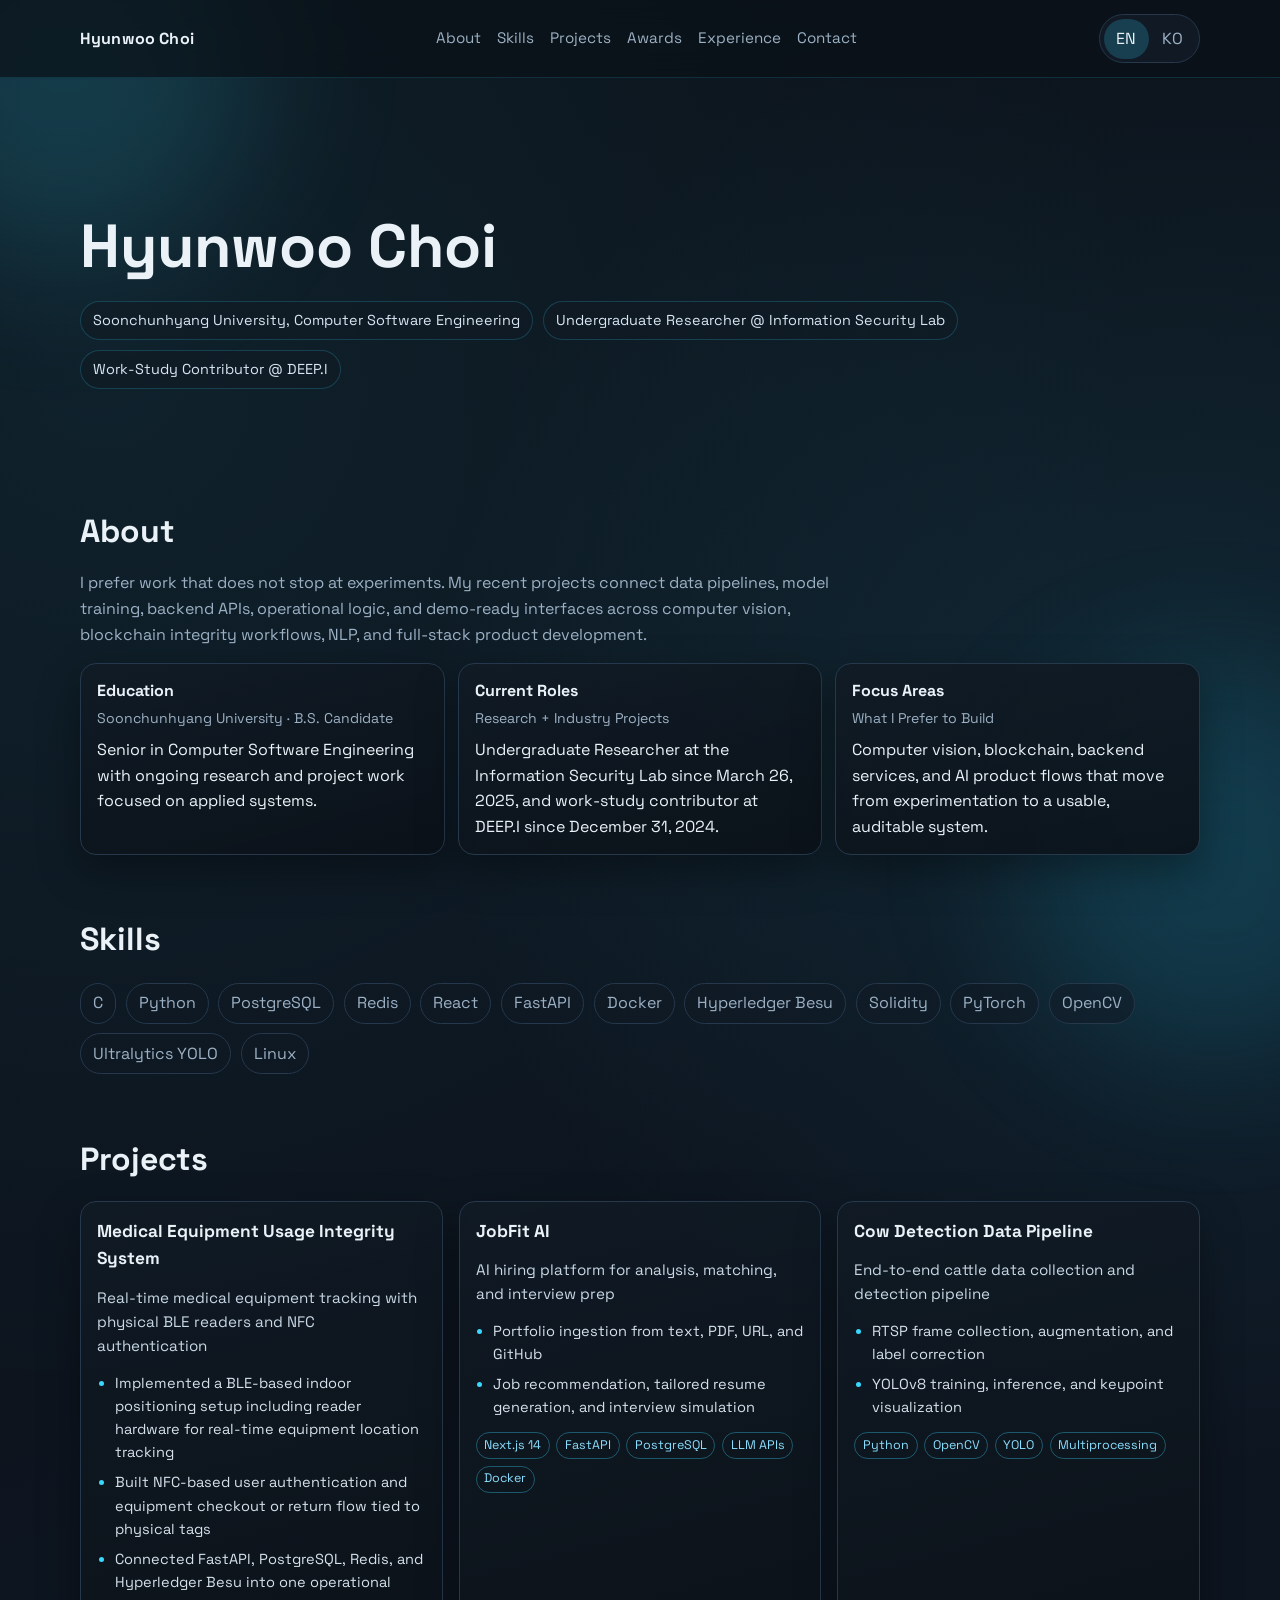
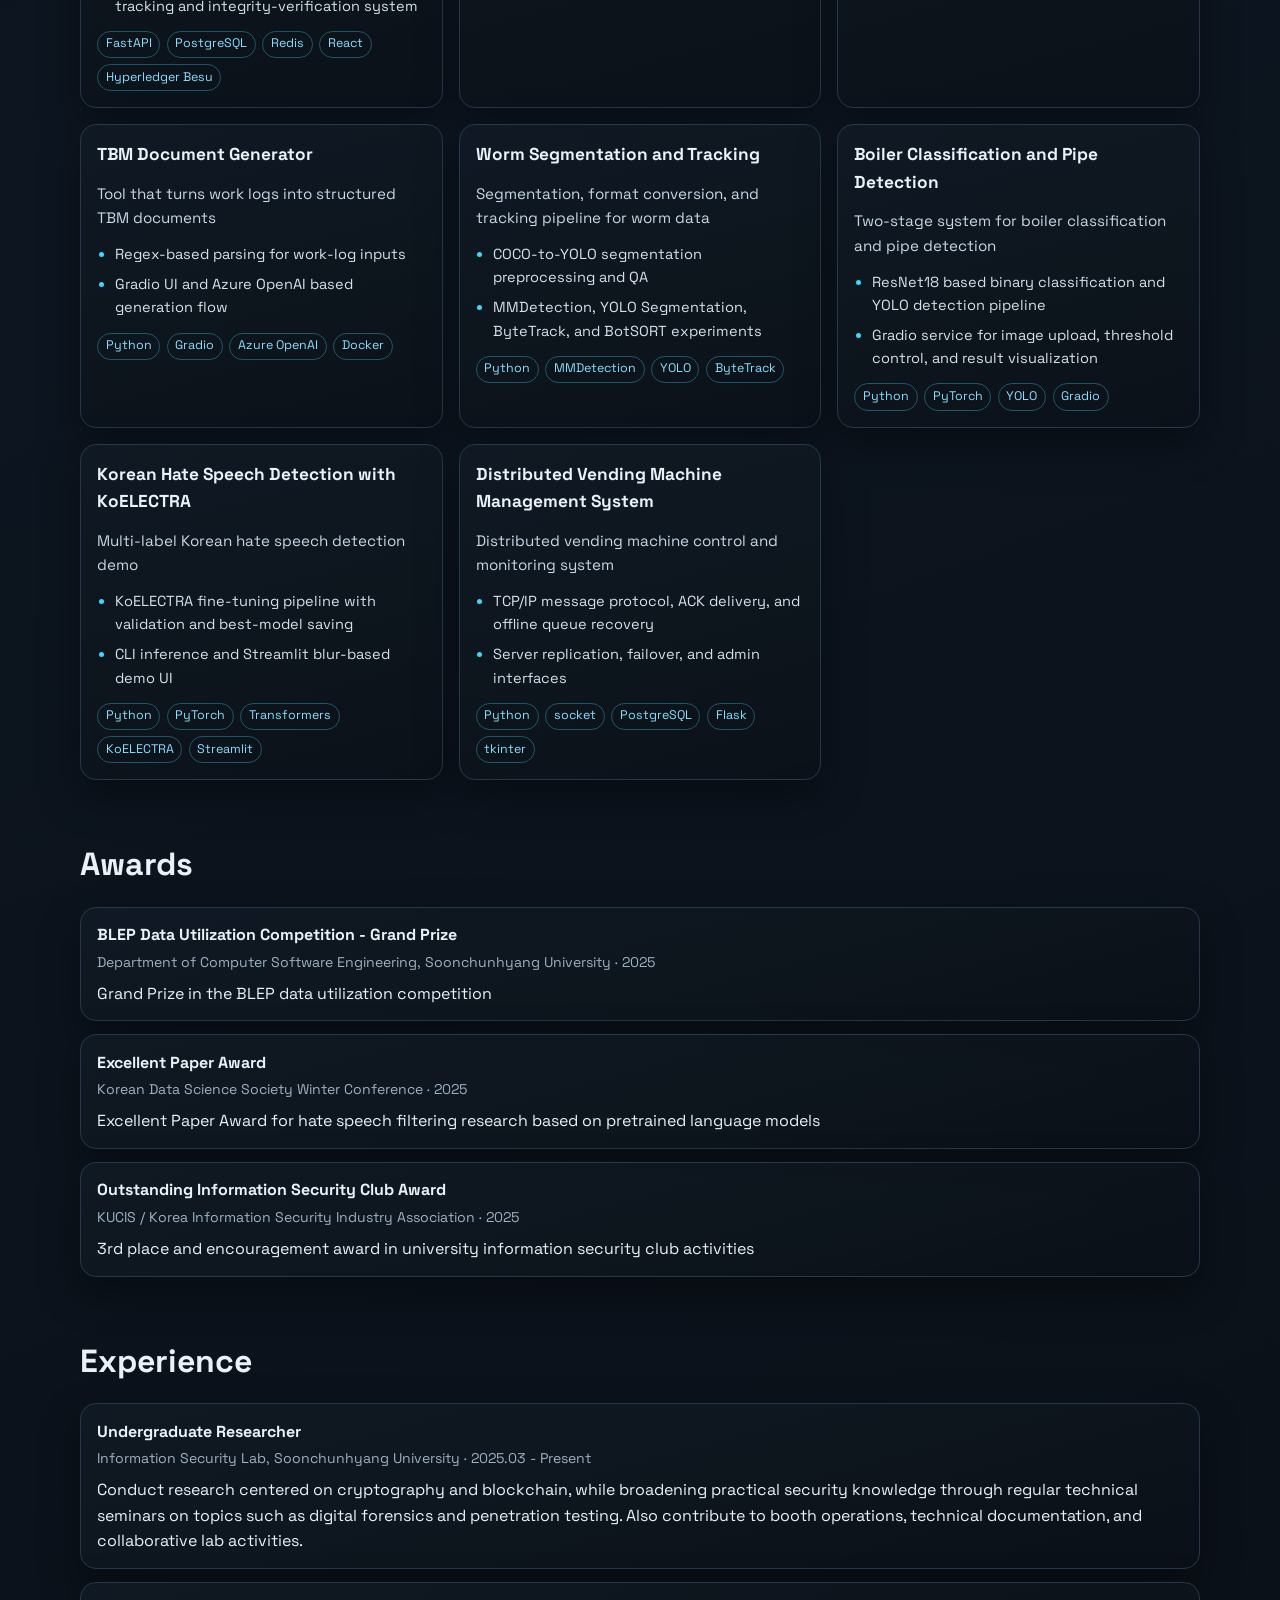
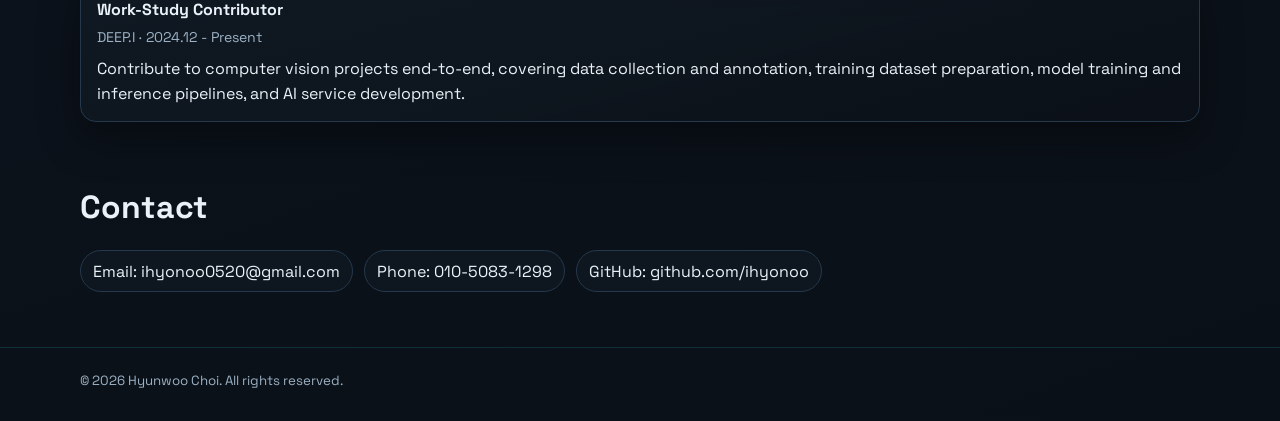
==== index.html @ d312ef99 "version 2" ====
<!doctype html>
<html lang="en">
  <head>
    <meta charset="UTF-8" />
    <meta name="viewport" content="width=device-width, initial-scale=1.0" />
    <meta
      name="description"
      content="Hyunwoo Choi portfolio - projects, experience, awards, and contact."
    />
    <title>Hyunwoo Choi | Portfolio</title>
    <link rel="preconnect" href="https://fonts.googleapis.com" />
    <link rel="preconnect" href="https://fonts.gstatic.com" crossorigin />
    <link
      href="https://fonts.googleapis.com/css2?family=Noto+Sans+KR:wght@400;500;700&family=Space+Grotesk:wght@400;500;700&display=swap"
      rel="stylesheet"
    />
    <link rel="stylesheet" href="assets/css/main.css" />
  </head>
  <body>
    <div class="bg-orb orb-one" aria-hidden="true"></div>
    <div class="bg-orb orb-two" aria-hidden="true"></div>
    <header class="site-header">
      <div class="container header-inner">
        <a class="brand" href="#home">Hyunwoo Choi</a>
        <nav class="site-nav" aria-label="Primary">
          <a href="#about" data-i18n="nav.about">About</a>
          <a href="#skills" data-i18n="nav.skills">Skills</a>
          <a href="#projects" data-i18n="nav.projects">Projects</a>
          <a href="#awards" data-i18n="nav.awards">Awards</a>
          <a href="#experience" data-i18n="nav.experience">Experience</a>
          <a href="#contact" data-i18n="nav.contact">Contact</a>
        </nav>
        <div class="lang-toggle" role="group" aria-label="Language toggle">
          <button class="lang-btn is-active" type="button" data-lang="en">EN</button>
          <button class="lang-btn" type="button" data-lang="ko">KO</button>
        </div>
      </div>
    </header>

    <main id="home">
      <section class="hero reveal">
        <div class="container">
          <h1 data-i18n="hero.name">Hyunwoo Choi</h1>
          <ul id="hero-points" class="hero-points"></ul>
        </div>
      </section>

      <section id="about" class="section reveal">
        <div class="container">
          <h2 data-i18n="section.about">About</h2>
          <p class="section-lead" data-i18n="about.body">
            I focus on shipping maintainable products with thoughtful UI and measurable outcomes.
          </p>
          <div id="about-grid" class="stack-list profile-grid"></div>
        </div>
      </section>

      <section id="skills" class="section reveal">
        <div class="container">
          <h2 data-i18n="section.skills">Skills</h2>
          <ul id="skills-list" class="chip-list"></ul>
        </div>
      </section>

      <section id="projects" class="section reveal">
        <div class="container">
          <h2 data-i18n="section.projects">Projects</h2>
          <div id="project-grid" class="project-grid"></div>
        </div>
      </section>

      <section id="awards" class="section reveal">
        <div class="container">
          <h2 data-i18n="section.awards">Awards</h2>
          <div id="awards-list" class="stack-list"></div>
        </div>
      </section>

      <section id="experience" class="section reveal">
        <div class="container">
          <h2 data-i18n="section.experience">Experience</h2>
          <div id="experience-list" class="stack-list"></div>
        </div>
      </section>

      <section id="contact" class="section reveal">
        <div class="container">
          <h2 data-i18n="section.contact">Contact</h2>
          <ul id="contact-list" class="contact-list"></ul>
        </div>
      </section>
    </main>

    <footer class="site-footer">
      <div class="container">
        <small data-i18n="footer.copy">© 2026 Hyunwoo Choi. All rights reserved.</small>
      </div>
    </footer>

    <script src="assets/js/i18n.js"></script>
    <script src="assets/js/main.js"></script>
  </body>
</html>
---- assets/css/main.css ----
:root {
  --bg: #0b1118;
  --bg-elev: #111b25;
  --text: #eaf2f8;
  --muted: #9cb1c4;
  --accent: #39d8ff;
  --accent-strong: #1ec6f0;
  --border: #25384c;
  --shadow: 0 16px 40px rgba(0, 0, 0, 0.35);
  --radius: 16px;
  --container: 1120px;
}

*,
*::before,
*::after {
  box-sizing: border-box;
}

html {
  scroll-behavior: smooth;
}

body {
  margin: 0;
  min-height: 100vh;
  font-family: "Space Grotesk", "Noto Sans KR", sans-serif;
  color: var(--text);
  background:
    radial-gradient(circle at 8% 10%, rgba(57, 216, 255, 0.08), transparent 30%),
    radial-gradient(circle at 92% 20%, rgba(57, 216, 255, 0.1), transparent 24%),
    linear-gradient(160deg, #0b1118 0%, #0d1520 45%, #0a1017 100%);
  line-height: 1.6;
}

.bg-orb {
  position: fixed;
  width: 24rem;
  height: 24rem;
  border-radius: 50%;
  filter: blur(72px);
  pointer-events: none;
  z-index: -1;
}

.orb-one {
  top: -8rem;
  left: -8rem;
  background: rgba(57, 216, 255, 0.16);
  animation: floatA 11s ease-in-out infinite;
}

.orb-two {
  bottom: -10rem;
  right: -8rem;
  background: rgba(30, 198, 240, 0.14);
  animation: floatB 13s ease-in-out infinite;
}

@keyframes floatA {
  0%,
  100% {
    transform: translate(0, 0);
  }
  50% {
    transform: translate(25px, 20px);
  }
}

@keyframes floatB {
  0%,
  100% {
    transform: translate(0, 0);
  }
  50% {
    transform: translate(-22px, -24px);
  }
}

a {
  color: inherit;
}

.container {
  width: min(calc(100% - 2.5rem), var(--container));
  margin: 0 auto;
}

.site-header {
  position: sticky;
  top: 0;
  z-index: 20;
  backdrop-filter: blur(12px);
  background: rgba(11, 17, 24, 0.72);
  border-bottom: 1px solid rgba(57, 216, 255, 0.15);
}

.header-inner {
  display: flex;
  align-items: center;
  justify-content: space-between;
  gap: 1rem;
  padding: 0.9rem 0;
}

.brand {
  font-weight: 700;
  text-decoration: none;
  letter-spacing: 0.01em;
}

.site-nav {
  display: flex;
  flex-wrap: wrap;
  gap: 1rem;
}

.site-nav a {
  text-decoration: none;
  color: var(--muted);
  font-size: 0.95rem;
  transition: color 0.2s ease;
}

.site-nav a:hover,
.site-nav a:focus-visible {
  color: var(--accent);
}

.lang-toggle {
  display: inline-flex;
  background: rgba(17, 27, 37, 0.96);
  border: 1px solid var(--border);
  border-radius: 999px;
  padding: 0.2rem;
}

.lang-btn {
  border: 0;
  background: transparent;
  color: var(--muted);
  padding: 0.45rem 0.8rem;
  border-radius: 999px;
  font: inherit;
  cursor: pointer;
}

.lang-btn.is-active {
  background: rgba(57, 216, 255, 0.2);
  color: var(--text);
}

.hero {
  padding: 8rem 0 5rem;
}

.hero-kicker {
  color: var(--accent);
  text-transform: uppercase;
  font-size: 0.84rem;
  letter-spacing: 0.14em;
  font-weight: 700;
  margin: 0;
}

h1 {
  margin: 0.5rem 0 0;
  font-size: clamp(2rem, 5vw, 3.8rem);
  line-height: 1.08;
}

.hero-subtitle {
  margin: 1.25rem 0 0;
  color: var(--muted);
  font-size: clamp(1rem, 1.4vw, 1.25rem);
  max-width: 62ch;
}

.hero-points {
  list-style: none;
  padding: 0;
  margin: 1.35rem 0 0;
  display: flex;
  flex-wrap: wrap;
  gap: 0.65rem;
}

.hero-points li {
  padding: 0.42rem 0.75rem;
  border: 1px solid rgba(57, 216, 255, 0.2);
  border-radius: 999px;
  background: rgba(17, 27, 37, 0.62);
  color: #d8e7f3;
  font-size: 0.9rem;
}

.hero-actions {
  display: flex;
  gap: 0.85rem;
  margin-top: 2rem;
  flex-wrap: wrap;
}

.btn {
  text-decoration: none;
  border-radius: 999px;
  padding: 0.65rem 1rem;
  font-weight: 600;
  border: 1px solid transparent;
}

.btn-primary {
  background: linear-gradient(135deg, var(--accent) 0%, var(--accent-strong) 100%);
  color: #03131a;
}

.btn-secondary {
  border-color: var(--border);
  color: var(--text);
  background: rgba(17, 27, 37, 0.65);
}

.section {
  padding: 2.3rem 0 1.4rem;
}

h2 {
  margin: 0;
  font-size: clamp(1.4rem, 2.7vw, 2rem);
}

.section-lead {
  color: var(--muted);
  max-width: 75ch;
  margin: 0.85rem 0 0;
}

.chip-list,
.contact-list {
  list-style: none;
  padding: 0;
  margin: 1.1rem 0 0;
}

.chip-list {
  display: flex;
  flex-wrap: wrap;
  gap: 0.6rem;
}

.chip-list li {
  padding: 0.42rem 0.75rem;
  border: 1px solid var(--border);
  border-radius: 999px;
  color: var(--muted);
  background: rgba(17, 27, 37, 0.55);
}

.project-grid {
  margin-top: 1rem;
  display: grid;
  grid-template-columns: repeat(3, minmax(0, 1fr));
  gap: 1rem;
}

.project-card,
.stack-item {
  border: 1px solid var(--border);
  border-radius: var(--radius);
  background: linear-gradient(165deg, rgba(17, 27, 37, 0.86) 0%, rgba(11, 17, 24, 0.9) 100%);
  box-shadow: var(--shadow);
}

.project-card {
  padding: 1rem;
  display: flex;
  flex-direction: column;
  gap: 0.8rem;
}

.project-title {
  margin: 0;
  font-size: 1.08rem;
}

.project-summary {
  margin: 0;
  color: #c8d8e6;
  font-size: 0.95rem;
}

.project-highlights {
  margin: 0;
  padding-left: 1.1rem;
  color: #d5e2ec;
  display: grid;
  gap: 0.42rem;
  font-size: 0.91rem;
}

.project-highlights li::marker {
  color: var(--accent);
}

.tag-row {
  display: flex;
  flex-wrap: wrap;
  gap: 0.4rem;
}

.tag {
  font-size: 0.78rem;
  color: #8adfff;
  border: 1px solid rgba(57, 216, 255, 0.35);
  border-radius: 999px;
  padding: 0.16rem 0.48rem;
}

.project-links {
  display: flex;
  gap: 0.5rem;
  margin-top: auto;
}

.project-link {
  text-decoration: none;
  font-size: 0.85rem;
  color: var(--text);
  border: 1px solid var(--border);
  border-radius: 999px;
  padding: 0.35rem 0.62rem;
}

.stack-list {
  display: grid;
  gap: 0.8rem;
  margin-top: 1rem;
}

.profile-grid {
  grid-template-columns: repeat(3, minmax(0, 1fr));
}

.stack-item {
  padding: 0.9rem 1rem;
}

.stack-item-title {
  margin: 0;
  font-size: 1rem;
}

.stack-item-meta {
  margin: 0.2rem 0 0;
  color: var(--muted);
  font-size: 0.88rem;
}

.stack-item-body {
  margin: 0.45rem 0 0;
}

.contact-list {
  display: flex;
  flex-wrap: wrap;
  gap: 0.7rem;
}

.contact-list a {
  display: inline-block;
  text-decoration: none;
  border: 1px solid var(--border);
  border-radius: 999px;
  padding: 0.45rem 0.75rem;
  color: var(--text);
  background: rgba(17, 27, 37, 0.65);
}

.site-footer {
  margin-top: 2rem;
  border-top: 1px solid rgba(57, 216, 255, 0.15);
  padding: 1.2rem 0 1.8rem;
  color: var(--muted);
}

.reveal {
  opacity: 0;
  transform: translateY(14px);
  transition: opacity 0.5s ease, transform 0.5s ease;
}

.reveal.is-visible {
  opacity: 1;
  transform: translateY(0);
}

@media (max-width: 960px) {
  .project-grid {
    grid-template-columns: repeat(2, minmax(0, 1fr));
  }

  .profile-grid {
    grid-template-columns: repeat(2, minmax(0, 1fr));
  }

  .header-inner {
    align-items: flex-start;
    flex-direction: column;
  }
}

@media (max-width: 700px) {
  .container {
    width: min(calc(100% - 1.4rem), var(--container));
  }

  .project-grid {
    grid-template-columns: 1fr;
  }

  .profile-grid {
    grid-template-columns: 1fr;
  }

  .hero {
    padding-top: 6rem;
  }
}
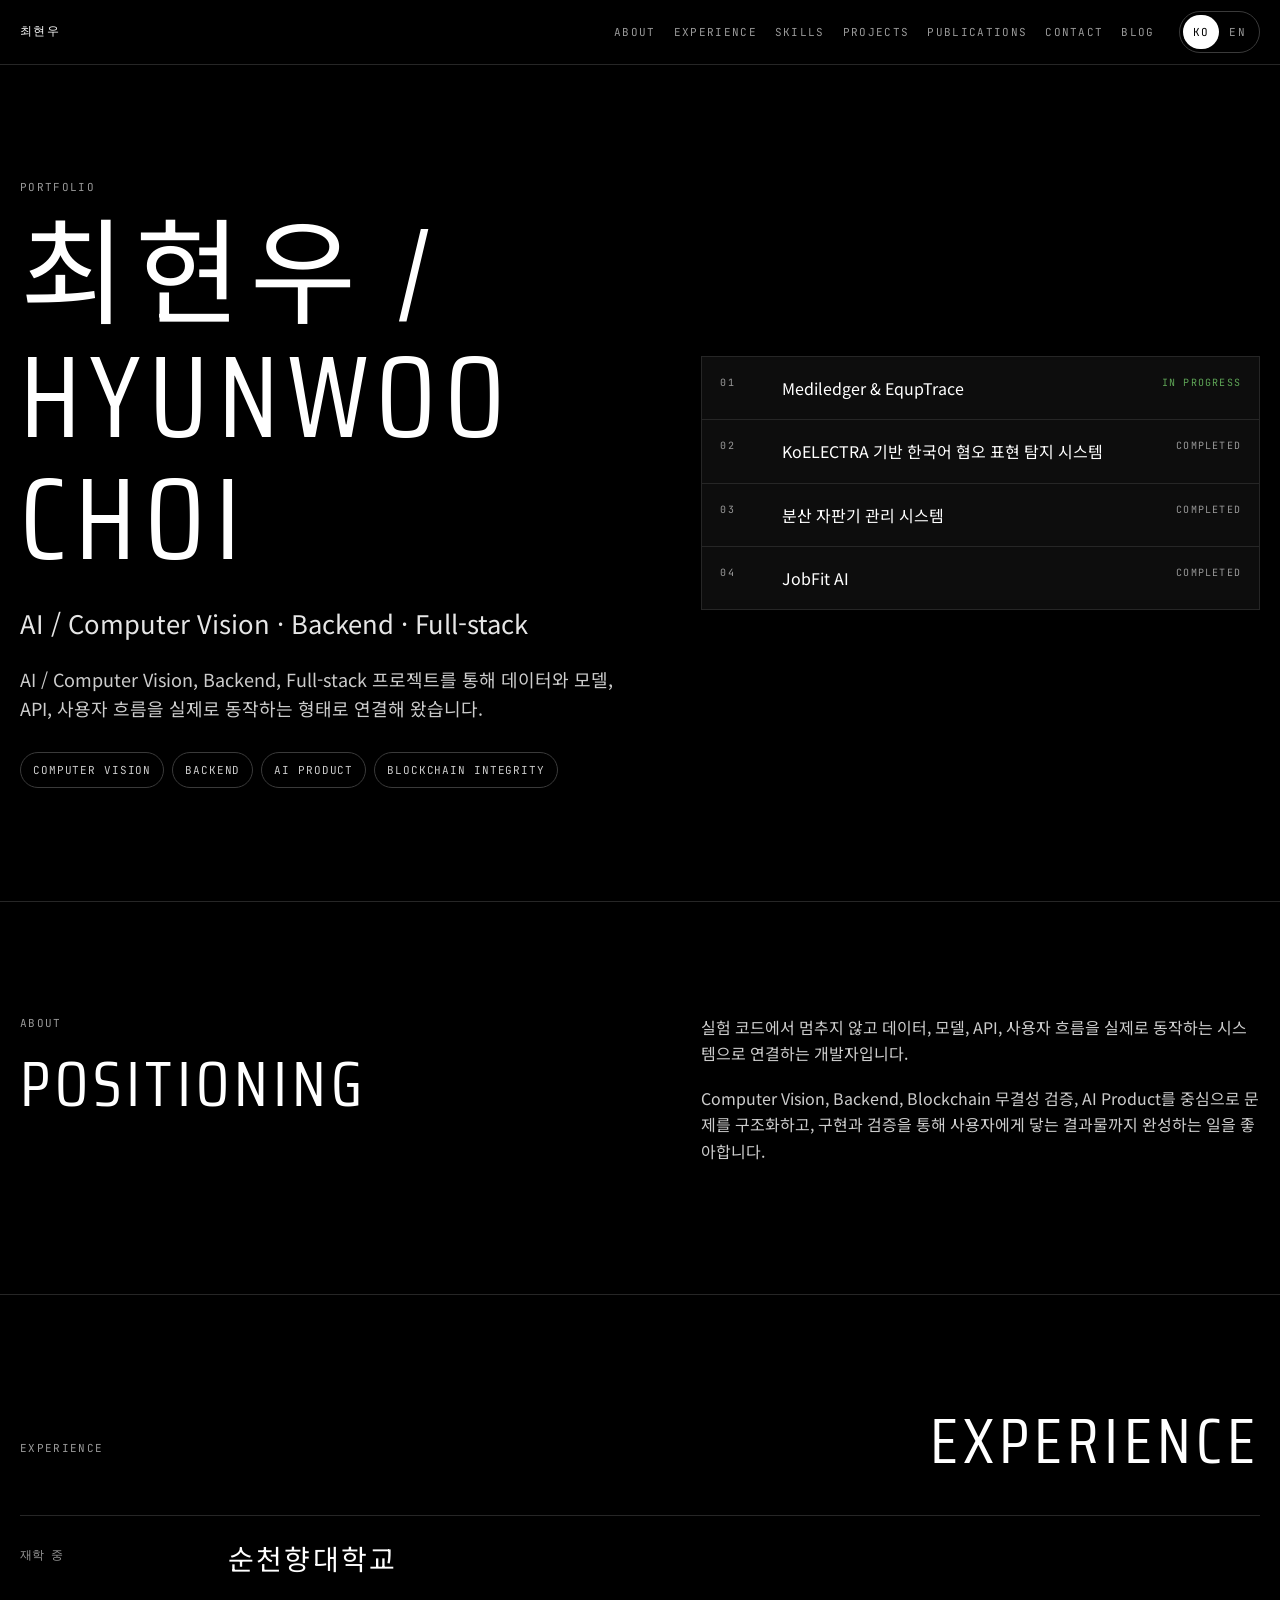
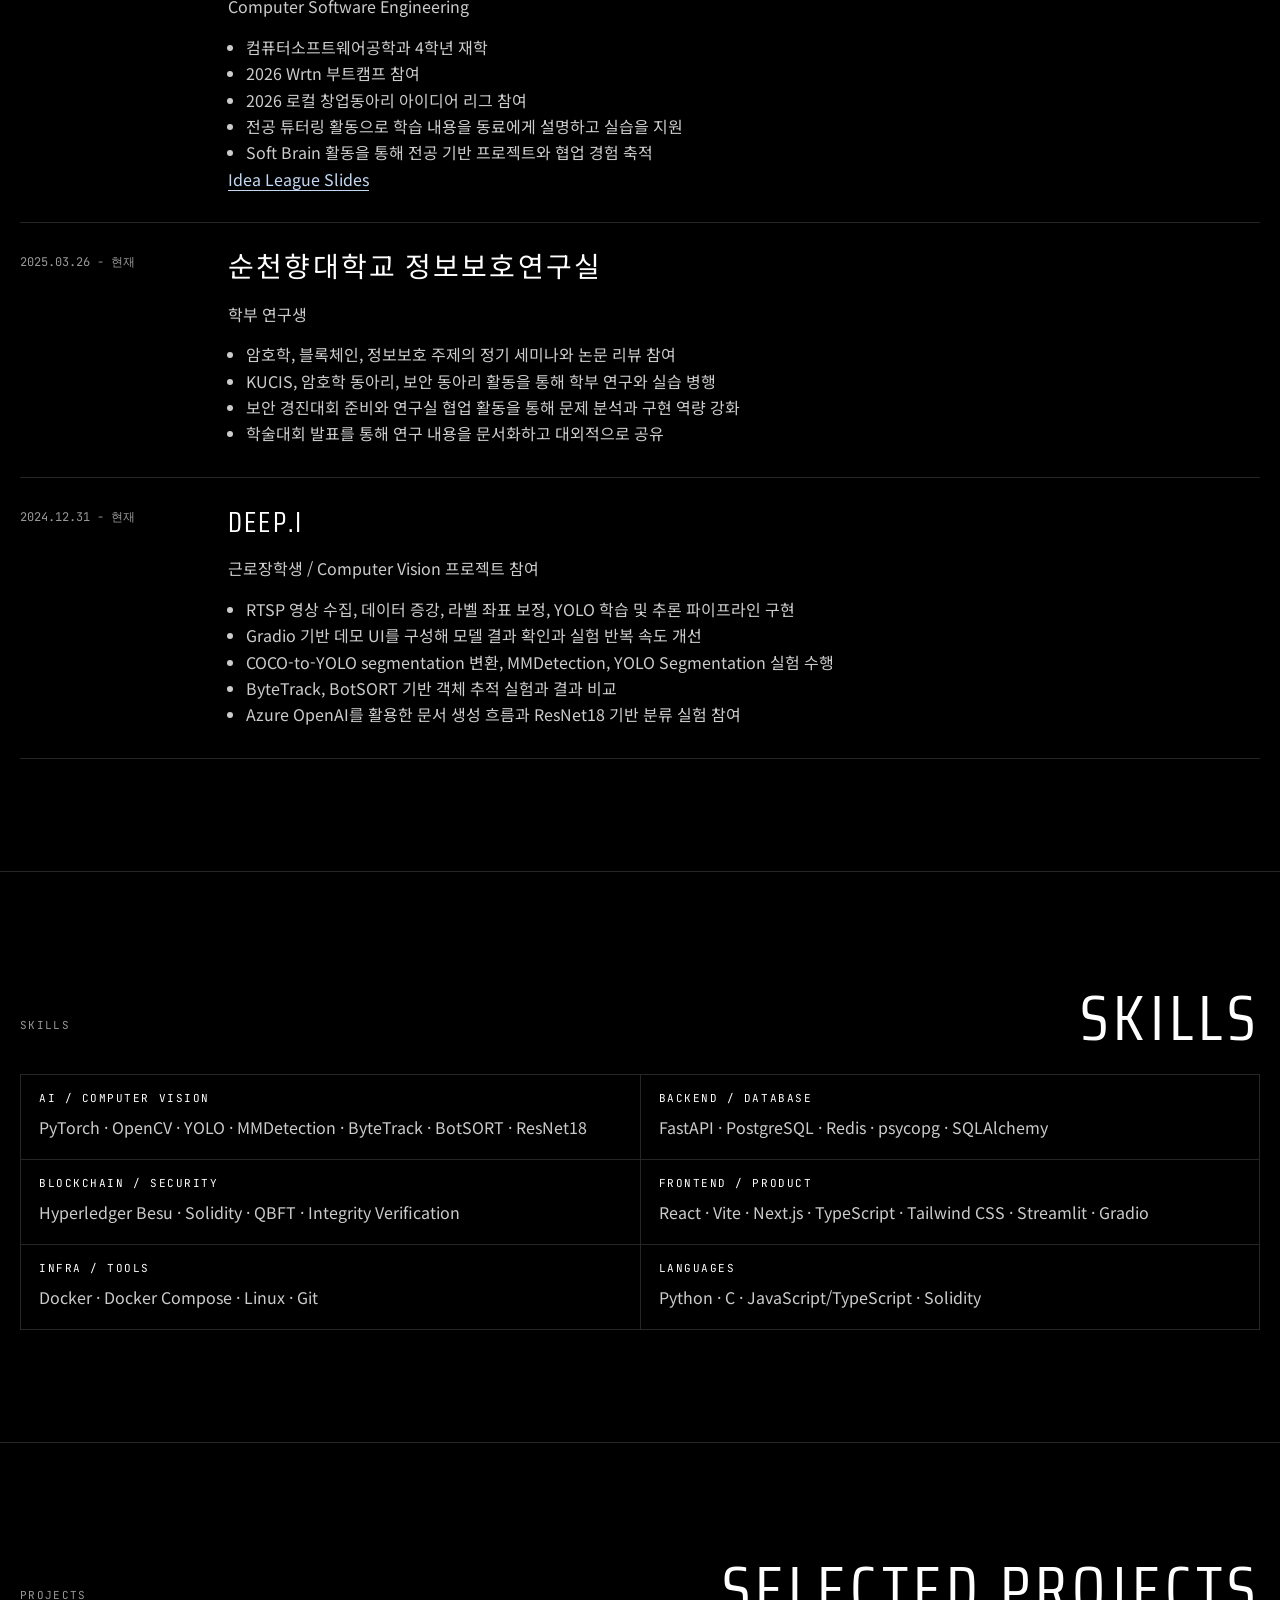
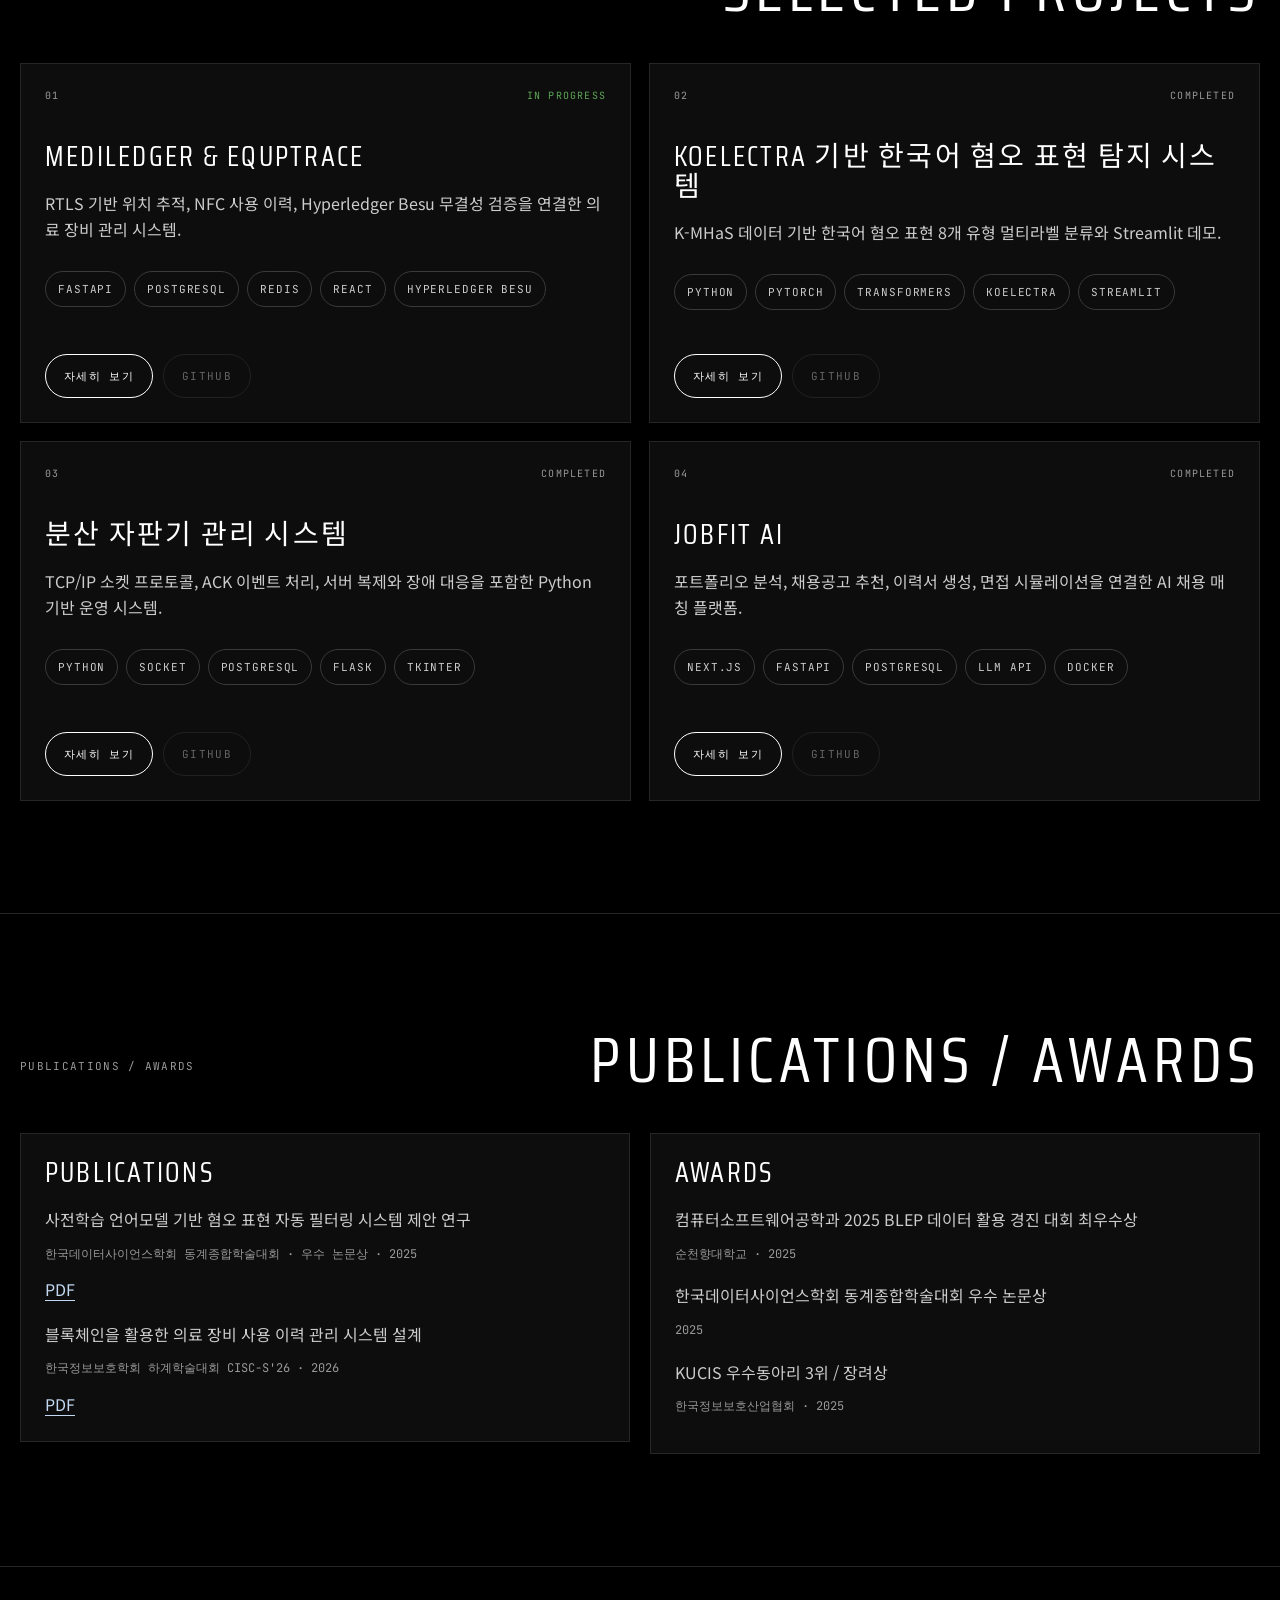
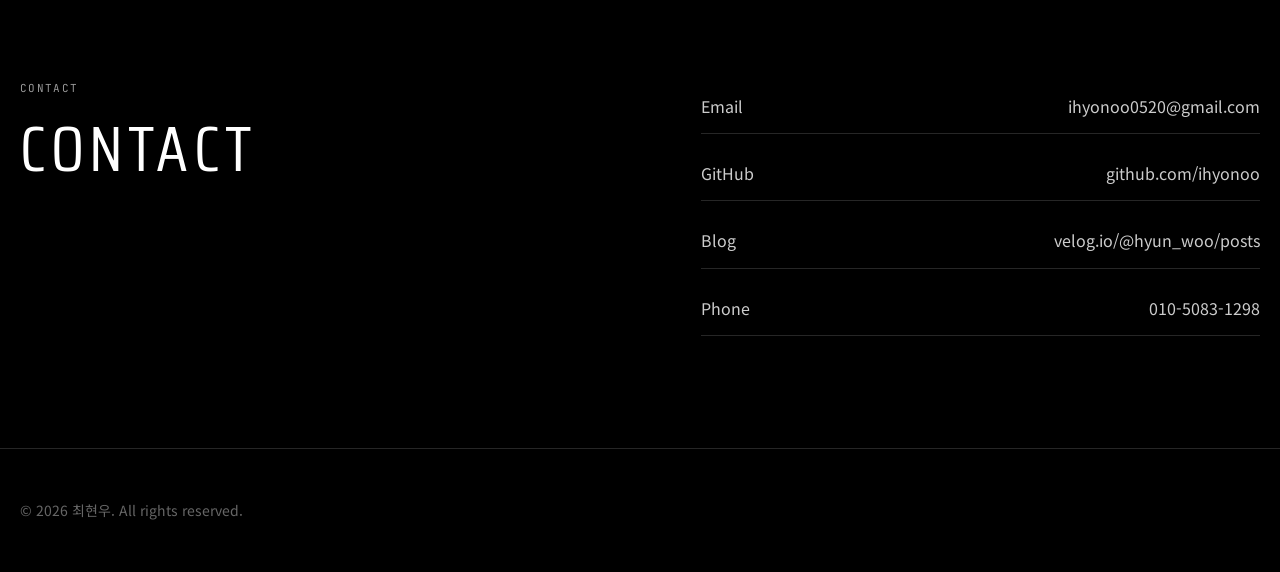
==== commit ca278c86: "feat: build static portfolio site" ====
--- a/index.html
+++ b/index.html
@@ -1,100 +1,127 @@
 <!doctype html>
-<html lang="en">
+<html lang="ko">
   <head>
     <meta charset="UTF-8" />
     <meta name="viewport" content="width=device-width, initial-scale=1.0" />
     <meta
       name="description"
-      content="Hyunwoo Choi portfolio - projects, experience, awards, and contact."
+      content="최현우 포트폴리오 - AI, Computer Vision, Backend, Full-stack, Blockchain 프로젝트와 경력"
     />
-    <title>Hyunwoo Choi | Portfolio</title>
+    <title>최현우 | Portfolio</title>
     <link rel="preconnect" href="https://fonts.googleapis.com" />
     <link rel="preconnect" href="https://fonts.gstatic.com" crossorigin />
     <link
-      href="https://fonts.googleapis.com/css2?family=Noto+Sans+KR:wght@400;500;700&family=Space+Grotesk:wght@400;500;700&display=swap"
+      href="https://fonts.googleapis.com/css2?family=JetBrains+Mono:wght@400&family=Noto+Sans+KR:wght@400;500&family=Saira+Condensed:wght@400&display=swap"
       rel="stylesheet"
     />
     <link rel="stylesheet" href="assets/css/main.css" />
   </head>
-  <body>
-    <div class="bg-orb orb-one" aria-hidden="true"></div>
-    <div class="bg-orb orb-two" aria-hidden="true"></div>
-    <header class="site-header">
-      <div class="container header-inner">
-        <a class="brand" href="#home">Hyunwoo Choi</a>
-        <nav class="site-nav" aria-label="Primary">
+  <body data-page="home">
+    <header class="site-header" data-site-header>
+      <a class="skip-link" href="#main">본문으로 이동</a>
+      <div class="nav-shell">
+        <a class="wordmark" href="#hero" data-i18n="site.wordmark">최현우</a>
+        <button class="menu-toggle" type="button" data-menu-toggle aria-expanded="false" aria-controls="site-nav">
+          MENU
+        </button>
+        <nav class="site-nav" id="site-nav" data-site-nav aria-label="Primary">
           <a href="#about" data-i18n="nav.about">About</a>
+          <a href="#experience" data-i18n="nav.experience">Experience</a>
           <a href="#skills" data-i18n="nav.skills">Skills</a>
           <a href="#projects" data-i18n="nav.projects">Projects</a>
-          <a href="#awards" data-i18n="nav.awards">Awards</a>
-          <a href="#experience" data-i18n="nav.experience">Experience</a>
+          <a href="#publications" data-i18n="nav.publications">Publications</a>
           <a href="#contact" data-i18n="nav.contact">Contact</a>
+          <a href="https://velog.io/@hyun_woo/posts" target="_blank" rel="noreferrer">Blog</a>
         </nav>
-        <div class="lang-toggle" role="group" aria-label="Language toggle">
-          <button class="lang-btn is-active" type="button" data-lang="en">EN</button>
-          <button class="lang-btn" type="button" data-lang="ko">KO</button>
+        <div class="language-switch" role="group" aria-label="Language">
+          <button class="lang-button is-active" type="button" data-lang="ko" aria-pressed="true">KO</button>
+          <button class="lang-button" type="button" data-lang="en" aria-pressed="false">EN</button>
         </div>
       </div>
     </header>
 
-    <main id="home">
-      <section class="hero reveal">
-        <div class="container">
-          <h1 data-i18n="hero.name">Hyunwoo Choi</h1>
-          <ul id="hero-points" class="hero-points"></ul>
+    <main id="main">
+      <section class="hero section-panel reveal" id="hero">
+        <div class="section-inner hero-grid">
+          <div>
+            <p class="eyebrow" data-i18n="hero.eyebrow">PORTFOLIO</p>
+            <h1 data-i18n="hero.title">최현우 / Hyunwoo Choi</h1>
+            <p class="hero-role" data-i18n="hero.role">AI / Computer Vision · Backend · Full-stack</p>
+            <p class="hero-copy" data-i18n="hero.copy">
+              AI / Computer Vision, Backend, Full-stack 프로젝트를 통해 데이터와 모델, API, 사용자 흐름을 실제로 동작하는 형태로 연결해 왔습니다.
+            </p>
+            <ul class="keyword-row" data-render="heroKeywords"></ul>
+          </div>
+          <nav class="project-index" data-render="heroProjects" aria-label="Featured projects"></nav>
         </div>
       </section>
 
-      <section id="about" class="section reveal">
-        <div class="container">
-          <h2 data-i18n="section.about">About</h2>
-          <p class="section-lead" data-i18n="about.body">
-            I focus on shipping maintainable products with thoughtful UI and measurable outcomes.
-          </p>
-          <div id="about-grid" class="stack-list profile-grid"></div>
+      <section class="section-panel reveal" id="about">
+        <div class="section-inner two-column">
+          <div>
+            <p class="eyebrow" data-i18n="sections.aboutEyebrow">ABOUT</p>
+            <h2 data-i18n="sections.aboutTitle">Positioning</h2>
+          </div>
+          <div class="prose" data-i18n-html="about.body"></div>
         </div>
       </section>
 
-      <section id="skills" class="section reveal">
-        <div class="container">
-          <h2 data-i18n="section.skills">Skills</h2>
-          <ul id="skills-list" class="chip-list"></ul>
+      <section class="section-panel reveal" id="experience">
+        <div class="section-inner">
+          <div class="section-heading">
+            <p class="eyebrow" data-i18n="sections.experienceEyebrow">EXPERIENCE</p>
+            <h2 data-i18n="sections.experienceTitle">Experience</h2>
+          </div>
+          <div class="timeline" data-render="experience"></div>
         </div>
       </section>
 
-      <section id="projects" class="section reveal">
-        <div class="container">
-          <h2 data-i18n="section.projects">Projects</h2>
-          <div id="project-grid" class="project-grid"></div>
+      <section class="section-panel reveal" id="skills">
+        <div class="section-inner">
+          <div class="section-heading compact-heading">
+            <p class="eyebrow" data-i18n="sections.skillsEyebrow">SKILLS</p>
+            <h2 data-i18n="sections.skillsTitle">Skills</h2>
+          </div>
+          <div class="skills-compact" data-render="skills"></div>
         </div>
       </section>
 
-      <section id="awards" class="section reveal">
-        <div class="container">
-          <h2 data-i18n="section.awards">Awards</h2>
-          <div id="awards-list" class="stack-list"></div>
+      <section class="section-panel reveal" id="projects">
+        <div class="section-inner">
+          <div class="section-heading">
+            <p class="eyebrow" data-i18n="sections.projectsEyebrow">PROJECTS</p>
+            <h2 data-i18n="sections.projectsTitle">Selected Projects</h2>
+          </div>
+          <div class="project-grid" data-render="projects"></div>
         </div>
       </section>
 
-      <section id="experience" class="section reveal">
-        <div class="container">
-          <h2 data-i18n="section.experience">Experience</h2>
-          <div id="experience-list" class="stack-list"></div>
+      <section class="section-panel reveal" id="publications">
+        <div class="section-inner">
+          <div class="section-heading">
+            <p class="eyebrow" data-i18n="sections.publicationsEyebrow">PUBLICATIONS / AWARDS</p>
+            <h2 data-i18n="sections.publicationsTitle">Publications / Awards</h2>
+          </div>
+          <div class="split-lists">
+            <div data-render="publications"></div>
+            <div data-render="awards"></div>
+          </div>
         </div>
       </section>
 
-      <section id="contact" class="section reveal">
-        <div class="container">
-          <h2 data-i18n="section.contact">Contact</h2>
-          <ul id="contact-list" class="contact-list"></ul>
+      <section class="section-panel reveal" id="contact">
+        <div class="section-inner contact-layout">
+          <div>
+            <p class="eyebrow" data-i18n="sections.contactEyebrow">CONTACT</p>
+            <h2 data-i18n="sections.contactTitle">Contact</h2>
+          </div>
+          <div class="contact-list" data-render="contact"></div>
         </div>
       </section>
     </main>
 
     <footer class="site-footer">
-      <div class="container">
-        <small data-i18n="footer.copy">© 2026 Hyunwoo Choi. All rights reserved.</small>
-      </div>
+      <p data-i18n="site.footer">© 2026 최현우. All rights reserved.</p>
     </footer>
 
     <script src="assets/js/i18n.js"></script>
--- a/assets/css/main.css
+++ b/assets/css/main.css
@@ -1,14 +1,23 @@
 :root {
-  --bg: #0b1118;
-  --bg-elev: #111b25;
-  --text: #eaf2f8;
-  --muted: #9cb1c4;
-  --accent: #39d8ff;
-  --accent-strong: #1ec6f0;
-  --border: #25384c;
-  --shadow: 0 16px 40px rgba(0, 0, 0, 0.35);
-  --radius: 16px;
-  --container: 1120px;
+  --canvas: #000000;
+  --surface: #0d0d0d;
+  --surface-strong: #141414;
+  --hairline: #262626;
+  --hairline-strong: #3a3a3a;
+  --text: #ffffff;
+  --body: #cccccc;
+  --body-strong: #e6e6e6;
+  --muted: #999999;
+  --muted-soft: #666666;
+  --link: #c3d9f3;
+  --success: #5fa657;
+  --warning: #d4a017;
+  --max: 1240px;
+  --section: 112px;
+  --gutter: 24px;
+  --font-display: "Saira Condensed", "Noto Sans KR", sans-serif;
+  --font-body: "Noto Sans KR", -apple-system, BlinkMacSystemFont, "Segoe UI", sans-serif;
+  --font-mono: "JetBrains Mono", ui-monospace, SFMono-Regular, Menlo, monospace;
 }
 
 *,
@@ -24,369 +33,490 @@
 body {
   margin: 0;
   min-height: 100vh;
-  font-family: "Space Grotesk", "Noto Sans KR", sans-serif;
+  background: var(--canvas);
   color: var(--text);
-  background:
-    radial-gradient(circle at 8% 10%, rgba(57, 216, 255, 0.08), transparent 30%),
-    radial-gradient(circle at 92% 20%, rgba(57, 216, 255, 0.1), transparent 24%),
-    linear-gradient(160deg, #0b1118 0%, #0d1520 45%, #0a1017 100%);
-  line-height: 1.6;
-}
-
-.bg-orb {
-  position: fixed;
-  width: 24rem;
-  height: 24rem;
-  border-radius: 50%;
-  filter: blur(72px);
-  pointer-events: none;
-  z-index: -1;
-}
-
-.orb-one {
-  top: -8rem;
-  left: -8rem;
-  background: rgba(57, 216, 255, 0.16);
-  animation: floatA 11s ease-in-out infinite;
-}
-
-.orb-two {
-  bottom: -10rem;
-  right: -8rem;
-  background: rgba(30, 198, 240, 0.14);
-  animation: floatB 13s ease-in-out infinite;
-}
-
-@keyframes floatA {
-  0%,
-  100% {
-    transform: translate(0, 0);
-  }
-  50% {
-    transform: translate(25px, 20px);
-  }
-}
-
-@keyframes floatB {
-  0%,
-  100% {
-    transform: translate(0, 0);
-  }
-  50% {
-    transform: translate(-22px, -24px);
-  }
+  font-family: var(--font-body);
+  line-height: 1.65;
 }
 
 a {
   color: inherit;
 }
 
-.container {
-  width: min(calc(100% - 2.5rem), var(--container));
-  margin: 0 auto;
+a:focus-visible,
+button:focus-visible,
+.project-index-row:focus-visible,
+.project-card:focus-within {
+  outline: 2px solid var(--text);
+  outline-offset: 4px;
+}
+
+button {
+  font: inherit;
+}
+
+.skip-link {
+  position: fixed;
+  top: 12px;
+  left: 12px;
+  z-index: 100;
+  transform: translateY(-160%);
+  background: var(--text);
+  color: var(--canvas);
+  padding: 10px 14px;
+  text-decoration: none;
+}
+
+.skip-link:focus {
+  transform: translateY(0);
 }
 
 .site-header {
   position: sticky;
   top: 0;
-  z-index: 20;
-  backdrop-filter: blur(12px);
-  background: rgba(11, 17, 24, 0.72);
-  border-bottom: 1px solid rgba(57, 216, 255, 0.15);
-}
-
-.header-inner {
-  display: flex;
+  z-index: 50;
+  background: rgba(0, 0, 0, 0.86);
+  backdrop-filter: blur(16px);
+  border-bottom: 1px solid var(--hairline);
+}
+
+.nav-shell {
+  position: relative;
+  width: min(calc(100% - 40px), var(--max));
+  height: 64px;
+  margin: 0 auto;
+  display: grid;
+  grid-template-columns: auto 1fr auto;
   align-items: center;
+  gap: 24px;
+}
+
+.wordmark,
+.site-nav a,
+.lang-button,
+.menu-toggle,
+.eyebrow,
+.status,
+.button,
+.project-number {
+  font-family: var(--font-mono);
+  text-transform: uppercase;
+  letter-spacing: 0.12em;
+}
+
+.wordmark {
+  color: var(--text);
+  font-size: 12px;
+  text-decoration: none;
+}
+
+.site-nav {
+  display: flex;
+  justify-content: flex-end;
+  gap: 18px;
+}
+
+.site-nav a {
+  color: var(--muted);
+  font-size: 11px;
+  text-decoration: none;
+}
+
+.site-nav a:hover,
+.site-nav a:focus {
+  color: var(--text);
+}
+
+.language-switch {
+  display: inline-flex;
+  border: 1px solid var(--hairline-strong);
+  border-radius: 999px;
+  padding: 3px;
+}
+
+.lang-button,
+.menu-toggle {
+  background: transparent;
+  border: 0;
+  color: var(--muted);
+  cursor: pointer;
+  font-size: 11px;
+}
+
+.lang-button {
+  border-radius: 999px;
+  padding: 8px 10px;
+}
+
+.lang-button.is-active {
+  background: var(--text);
+  color: var(--canvas);
+}
+
+.menu-toggle {
+  display: none;
+  padding: 8px 0;
+}
+
+.section-panel {
+  border-bottom: 1px solid var(--hairline);
+}
+
+.section-inner {
+  width: min(calc(100% - 40px), var(--max));
+  margin: 0 auto;
+  padding: var(--section) 0;
+}
+
+.hero .section-inner {
+  min-height: calc(100vh - 64px);
+  display: grid;
+  align-items: center;
+}
+
+.hero-grid,
+.two-column,
+.contact-layout {
+  display: grid;
+  grid-template-columns: minmax(0, 1.05fr) minmax(320px, 0.95fr);
+  gap: 64px;
+}
+
+.eyebrow {
+  margin: 0 0 18px;
+  color: var(--muted);
+  font-size: 11px;
+}
+
+h1,
+h2,
+h3 {
+  margin: 0;
+  font-family: var(--font-display);
+  font-weight: 400;
+  line-height: 1.06;
+  letter-spacing: 0.08em;
+  text-transform: uppercase;
+}
+
+h1 {
+  max-width: 760px;
+  font-size: clamp(52px, 9vw, 116px);
+}
+
+h2 {
+  font-size: clamp(36px, 5vw, 68px);
+}
+
+h3 {
+  font-size: 28px;
+}
+
+.hero-role,
+.hero-copy,
+.prose,
+.card-copy,
+.detail-copy {
+  color: var(--body);
+}
+
+.hero-role {
+  margin: 22px 0 0;
+  color: var(--body-strong);
+  font-size: clamp(18px, 2vw, 28px);
+}
+
+.hero-copy {
+  max-width: 680px;
+  margin: 20px 0 0;
+  font-size: 18px;
+}
+
+.keyword-row,
+.tag-row {
+  display: flex;
+  flex-wrap: wrap;
+  gap: 8px;
+  list-style: none;
+  margin: 28px 0 0;
+  padding: 0;
+}
+
+.keyword-row li,
+.tag {
+  border: 1px solid var(--hairline-strong);
+  border-radius: 999px;
+  padding: 8px 12px;
+  color: var(--body);
+  font-family: var(--font-mono);
+  font-size: 11px;
+  letter-spacing: 0.08em;
+  text-transform: uppercase;
+}
+
+.project-index,
+.project-card,
+.detail-card,
+.list-panel {
+  border: 1px solid var(--hairline);
+  background: var(--surface);
+}
+
+.project-index-row {
+  display: grid;
+  grid-template-columns: 48px 1fr auto;
+  gap: 14px;
+  padding: 18px;
+  border-bottom: 1px solid var(--hairline);
+  text-decoration: none;
+}
+
+.project-index-row:last-child {
+  border-bottom: 0;
+}
+
+.project-index-row:hover,
+.project-index-row:focus-visible,
+.project-card:hover,
+.project-card:focus-within {
+  border-color: var(--hairline-strong);
+  background: var(--surface-strong);
+}
+
+.project-number,
+.status {
+  color: var(--muted);
+  font-size: 10px;
+}
+
+.status.is-progress {
+  color: var(--success);
+}
+
+.section-heading {
+  display: flex;
+  align-items: flex-end;
   justify-content: space-between;
-  gap: 1rem;
-  padding: 0.9rem 0;
-}
-
-.brand {
-  font-weight: 700;
+  gap: 24px;
+  margin-bottom: 40px;
+}
+
+.compact-heading {
+  margin-bottom: 22px;
+}
+
+.prose p {
+  margin: 0 0 18px;
+}
+
+.timeline {
+  display: grid;
+  border-top: 1px solid var(--hairline);
+}
+
+.timeline-item {
+  display: grid;
+  grid-template-columns: 180px 1fr;
+  gap: 28px;
+  padding: 30px 0;
+  border-bottom: 1px solid var(--hairline);
+}
+
+.timeline-meta {
+  color: var(--muted);
+  font-family: var(--font-mono);
+  font-size: 12px;
+}
+
+.timeline ul,
+.detail-list {
+  margin: 14px 0 0;
+  padding-left: 18px;
+  color: var(--body);
+}
+
+.timeline a,
+.text-link {
+  color: var(--link);
+  text-underline-offset: 4px;
+}
+
+.skills-compact {
+  display: grid;
+  grid-template-columns: repeat(2, minmax(0, 1fr));
+  gap: 1px;
+  background: var(--hairline);
+  border: 1px solid var(--hairline);
+}
+
+.skill-group {
+  background: var(--canvas);
+  padding: 18px;
+}
+
+.skill-group h3 {
+  font-family: var(--font-mono);
+  font-size: 11px;
+  letter-spacing: 0.14em;
+}
+
+.skill-group p {
+  margin: 10px 0 0;
+  color: var(--body);
+}
+
+.project-grid {
+  display: grid;
+  grid-template-columns: repeat(2, minmax(0, 1fr));
+  gap: 18px;
+}
+
+.project-card {
+  display: flex;
+  flex-direction: column;
+  min-height: 360px;
+  padding: 24px;
+}
+
+.project-card-header {
+  display: flex;
+  justify-content: space-between;
+  gap: 18px;
+}
+
+.project-card h3 {
+  margin-top: 38px;
+}
+
+.card-copy {
+  margin: 18px 0 0;
+}
+
+.card-actions {
+  display: flex;
+  flex-wrap: wrap;
+  gap: 10px;
+  margin-top: auto;
+  padding-top: 28px;
+}
+
+.button {
+  min-height: 44px;
+  display: inline-flex;
+  align-items: center;
+  justify-content: center;
+  border: 1px solid var(--text);
+  border-radius: 999px;
+  padding: 0 18px;
+  background: transparent;
+  color: var(--text);
+  font-family: var(--font-mono);
+  font-size: 11px;
   text-decoration: none;
-  letter-spacing: 0.01em;
-}
-
-.site-nav {
+}
+
+.button.secondary {
+  border-color: var(--hairline-strong);
+  color: var(--body);
+}
+
+.button.is-disabled {
+  pointer-events: none;
+  opacity: 0.45;
+}
+
+.split-lists {
+  display: grid;
+  grid-template-columns: repeat(2, minmax(0, 1fr));
+  gap: 20px;
+}
+
+.list-panel {
+  padding: 24px;
+}
+
+.list-panel + .list-panel {
+  margin-top: 14px;
+}
+
+.contact-list {
+  display: grid;
+  gap: 12px;
+}
+
+.contact-link {
   display: flex;
   flex-wrap: wrap;
-  gap: 1rem;
-}
-
-.site-nav a {
+  justify-content: space-between;
+  gap: 18px;
+  border-bottom: 1px solid var(--hairline);
+  padding: 14px 0;
+  color: var(--body);
   text-decoration: none;
+}
+
+.contact-link > * {
+  min-width: 0;
+}
+
+.contact-link > *:last-child {
+  overflow-wrap: anywhere;
+}
+
+footer,
+.site-footer {
+  width: min(calc(100% - 40px), var(--max));
+  margin: 0 auto;
+  padding: 36px 0;
+  color: var(--muted-soft);
+  font-size: 14px;
+}
+
+.project-detail .section-inner {
+  padding-top: 88px;
+}
+
+.detail-hero {
+  border-bottom: 1px solid var(--hairline);
+}
+
+.detail-meta {
+  display: flex;
+  flex-wrap: wrap;
+  gap: 10px;
+  margin-top: 24px;
+}
+
+.detail-card {
+  padding: 24px;
+}
+
+.media-panel {
+  aspect-ratio: 16 / 9;
+  border: 1px solid var(--hairline);
+  background: var(--surface);
+  display: flex;
+  align-items: flex-end;
+  padding: 20px;
   color: var(--muted);
-  font-size: 0.95rem;
-  transition: color 0.2s ease;
-}
-
-.site-nav a:hover,
-.site-nav a:focus-visible {
-  color: var(--accent);
-}
-
-.lang-toggle {
-  display: inline-flex;
-  background: rgba(17, 27, 37, 0.96);
-  border: 1px solid var(--border);
-  border-radius: 999px;
-  padding: 0.2rem;
-}
-
-.lang-btn {
-  border: 0;
-  background: transparent;
-  color: var(--muted);
-  padding: 0.45rem 0.8rem;
-  border-radius: 999px;
-  font: inherit;
-  cursor: pointer;
-}
-
-.lang-btn.is-active {
-  background: rgba(57, 216, 255, 0.2);
-  color: var(--text);
-}
-
-.hero {
-  padding: 8rem 0 5rem;
-}
-
-.hero-kicker {
-  color: var(--accent);
+  font-family: var(--font-mono);
+  font-size: 11px;
+  letter-spacing: 0.12em;
   text-transform: uppercase;
-  font-size: 0.84rem;
-  letter-spacing: 0.14em;
-  font-weight: 700;
-  margin: 0;
-}
-
-h1 {
-  margin: 0.5rem 0 0;
-  font-size: clamp(2rem, 5vw, 3.8rem);
-  line-height: 1.08;
-}
-
-.hero-subtitle {
-  margin: 1.25rem 0 0;
-  color: var(--muted);
-  font-size: clamp(1rem, 1.4vw, 1.25rem);
-  max-width: 62ch;
-}
-
-.hero-points {
-  list-style: none;
-  padding: 0;
-  margin: 1.35rem 0 0;
-  display: flex;
-  flex-wrap: wrap;
-  gap: 0.65rem;
-}
-
-.hero-points li {
-  padding: 0.42rem 0.75rem;
-  border: 1px solid rgba(57, 216, 255, 0.2);
-  border-radius: 999px;
-  background: rgba(17, 27, 37, 0.62);
-  color: #d8e7f3;
-  font-size: 0.9rem;
-}
-
-.hero-actions {
-  display: flex;
-  gap: 0.85rem;
-  margin-top: 2rem;
-  flex-wrap: wrap;
-}
-
-.btn {
-  text-decoration: none;
-  border-radius: 999px;
-  padding: 0.65rem 1rem;
-  font-weight: 600;
-  border: 1px solid transparent;
-}
-
-.btn-primary {
-  background: linear-gradient(135deg, var(--accent) 0%, var(--accent-strong) 100%);
-  color: #03131a;
-}
-
-.btn-secondary {
-  border-color: var(--border);
-  color: var(--text);
-  background: rgba(17, 27, 37, 0.65);
-}
-
-.section {
-  padding: 2.3rem 0 1.4rem;
-}
-
-h2 {
-  margin: 0;
-  font-size: clamp(1.4rem, 2.7vw, 2rem);
-}
-
-.section-lead {
-  color: var(--muted);
-  max-width: 75ch;
-  margin: 0.85rem 0 0;
-}
-
-.chip-list,
-.contact-list {
-  list-style: none;
-  padding: 0;
-  margin: 1.1rem 0 0;
-}
-
-.chip-list {
-  display: flex;
-  flex-wrap: wrap;
-  gap: 0.6rem;
-}
-
-.chip-list li {
-  padding: 0.42rem 0.75rem;
-  border: 1px solid var(--border);
-  border-radius: 999px;
-  color: var(--muted);
-  background: rgba(17, 27, 37, 0.55);
-}
-
-.project-grid {
-  margin-top: 1rem;
-  display: grid;
-  grid-template-columns: repeat(3, minmax(0, 1fr));
-  gap: 1rem;
-}
-
-.project-card,
-.stack-item {
-  border: 1px solid var(--border);
-  border-radius: var(--radius);
-  background: linear-gradient(165deg, rgba(17, 27, 37, 0.86) 0%, rgba(11, 17, 24, 0.9) 100%);
-  box-shadow: var(--shadow);
-}
-
-.project-card {
-  padding: 1rem;
-  display: flex;
-  flex-direction: column;
-  gap: 0.8rem;
-}
-
-.project-title {
-  margin: 0;
-  font-size: 1.08rem;
-}
-
-.project-summary {
-  margin: 0;
-  color: #c8d8e6;
-  font-size: 0.95rem;
-}
-
-.project-highlights {
-  margin: 0;
-  padding-left: 1.1rem;
-  color: #d5e2ec;
-  display: grid;
-  gap: 0.42rem;
-  font-size: 0.91rem;
-}
-
-.project-highlights li::marker {
-  color: var(--accent);
-}
-
-.tag-row {
-  display: flex;
-  flex-wrap: wrap;
-  gap: 0.4rem;
-}
-
-.tag {
-  font-size: 0.78rem;
-  color: #8adfff;
-  border: 1px solid rgba(57, 216, 255, 0.35);
-  border-radius: 999px;
-  padding: 0.16rem 0.48rem;
-}
-
-.project-links {
-  display: flex;
-  gap: 0.5rem;
-  margin-top: auto;
-}
-
-.project-link {
-  text-decoration: none;
-  font-size: 0.85rem;
-  color: var(--text);
-  border: 1px solid var(--border);
-  border-radius: 999px;
-  padding: 0.35rem 0.62rem;
-}
-
-.stack-list {
-  display: grid;
-  gap: 0.8rem;
-  margin-top: 1rem;
-}
-
-.profile-grid {
-  grid-template-columns: repeat(3, minmax(0, 1fr));
-}
-
-.stack-item {
-  padding: 0.9rem 1rem;
-}
-
-.stack-item-title {
-  margin: 0;
-  font-size: 1rem;
-}
-
-.stack-item-meta {
-  margin: 0.2rem 0 0;
-  color: var(--muted);
-  font-size: 0.88rem;
-}
-
-.stack-item-body {
-  margin: 0.45rem 0 0;
-}
-
-.contact-list {
-  display: flex;
-  flex-wrap: wrap;
-  gap: 0.7rem;
-}
-
-.contact-list a {
-  display: inline-block;
-  text-decoration: none;
-  border: 1px solid var(--border);
-  border-radius: 999px;
-  padding: 0.45rem 0.75rem;
-  color: var(--text);
-  background: rgba(17, 27, 37, 0.65);
-}
-
-.site-footer {
-  margin-top: 2rem;
-  border-top: 1px solid rgba(57, 216, 255, 0.15);
-  padding: 1.2rem 0 1.8rem;
-  color: var(--muted);
+}
+
+.detail-grid {
+  display: grid;
+  grid-template-columns: 240px 1fr;
+  gap: 36px;
+  border-bottom: 1px solid var(--hairline);
+  padding: 46px 0;
 }
 
 .reveal {
   opacity: 0;
-  transform: translateY(14px);
-  transition: opacity 0.5s ease, transform 0.5s ease;
+  transform: translateY(18px);
+  transition: opacity 500ms ease, transform 500ms ease;
 }
 
 .reveal.is-visible {
@@ -394,35 +524,86 @@
   transform: translateY(0);
 }
 
-@media (max-width: 960px) {
-  .project-grid {
-    grid-template-columns: repeat(2, minmax(0, 1fr));
-  }
-
-  .profile-grid {
-    grid-template-columns: repeat(2, minmax(0, 1fr));
-  }
-
-  .header-inner {
-    align-items: flex-start;
+@media (prefers-reduced-motion: reduce) {
+  html {
+    scroll-behavior: auto;
+  }
+
+  .reveal {
+    opacity: 1;
+    transform: none;
+    transition: none;
+  }
+}
+
+@media (max-width: 920px) {
+  :root {
+    --section: 76px;
+  }
+
+  .nav-shell {
+    grid-template-columns: auto auto auto;
+    justify-content: space-between;
+  }
+
+  .menu-toggle {
+    display: inline-flex;
+  }
+
+  .site-nav {
+    position: absolute;
+    top: 64px;
+    left: 0;
+    right: 0;
+    display: none;
     flex-direction: column;
-  }
-}
-
-@media (max-width: 700px) {
-  .container {
-    width: min(calc(100% - 1.4rem), var(--container));
-  }
-
-  .project-grid {
+    gap: 0;
+    background: var(--canvas);
+    border: 1px solid var(--hairline);
+    border-top: 0;
+  }
+
+  .site-nav.is-open {
+    display: flex;
+  }
+
+  .site-nav a {
+    padding: 14px 16px;
+    border-top: 1px solid var(--hairline);
+  }
+
+  .hero-grid,
+  .two-column,
+  .contact-layout,
+  .timeline-item,
+  .detail-grid {
     grid-template-columns: 1fr;
   }
 
-  .profile-grid {
+  .project-grid,
+  .split-lists,
+  .skills-compact {
     grid-template-columns: 1fr;
   }
-
-  .hero {
-    padding-top: 6rem;
-  }
-}
+}
+
+@media (max-width: 560px) {
+  .nav-shell,
+  .section-inner,
+  footer,
+  .site-footer {
+    width: min(calc(100% - 28px), var(--max));
+  }
+
+  h1 {
+    font-size: 48px;
+  }
+
+  .project-index-row {
+    grid-template-columns: 1fr;
+  }
+
+  .section-heading {
+    display: block;
+  }
+}
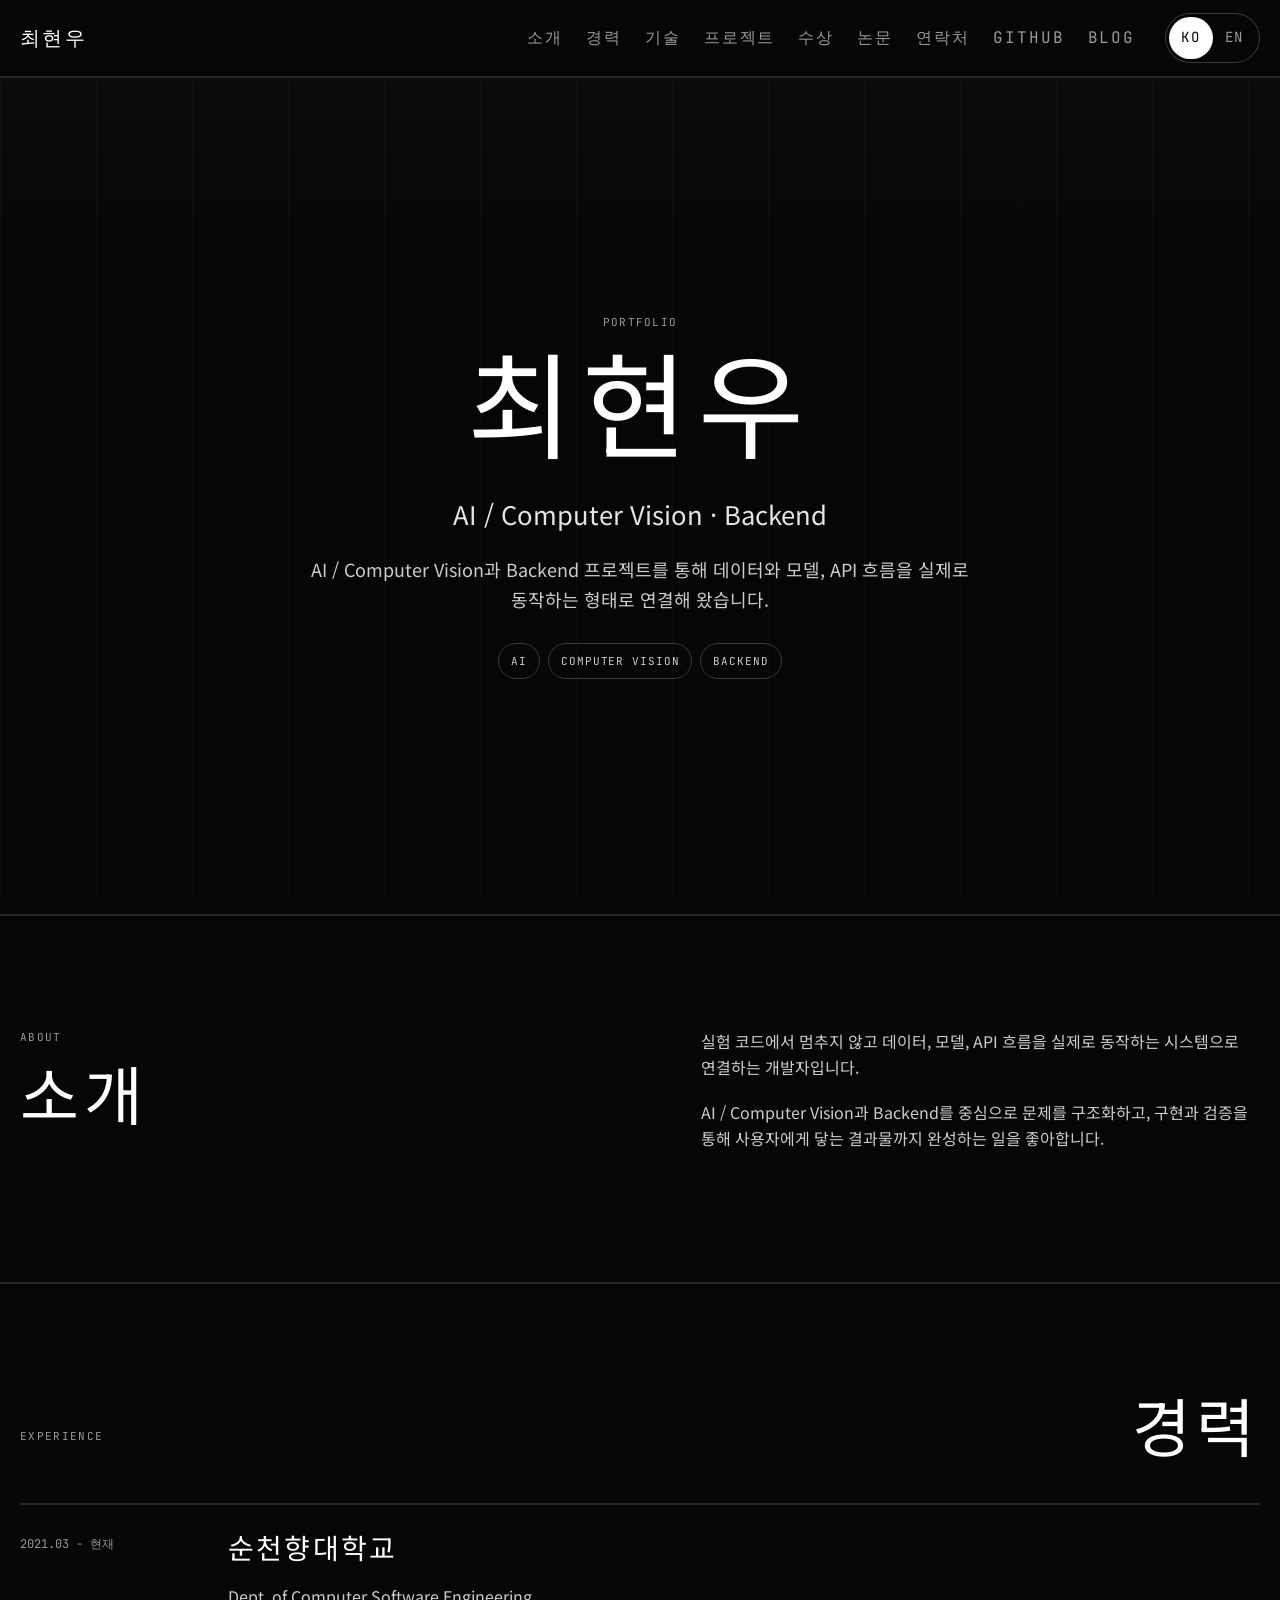
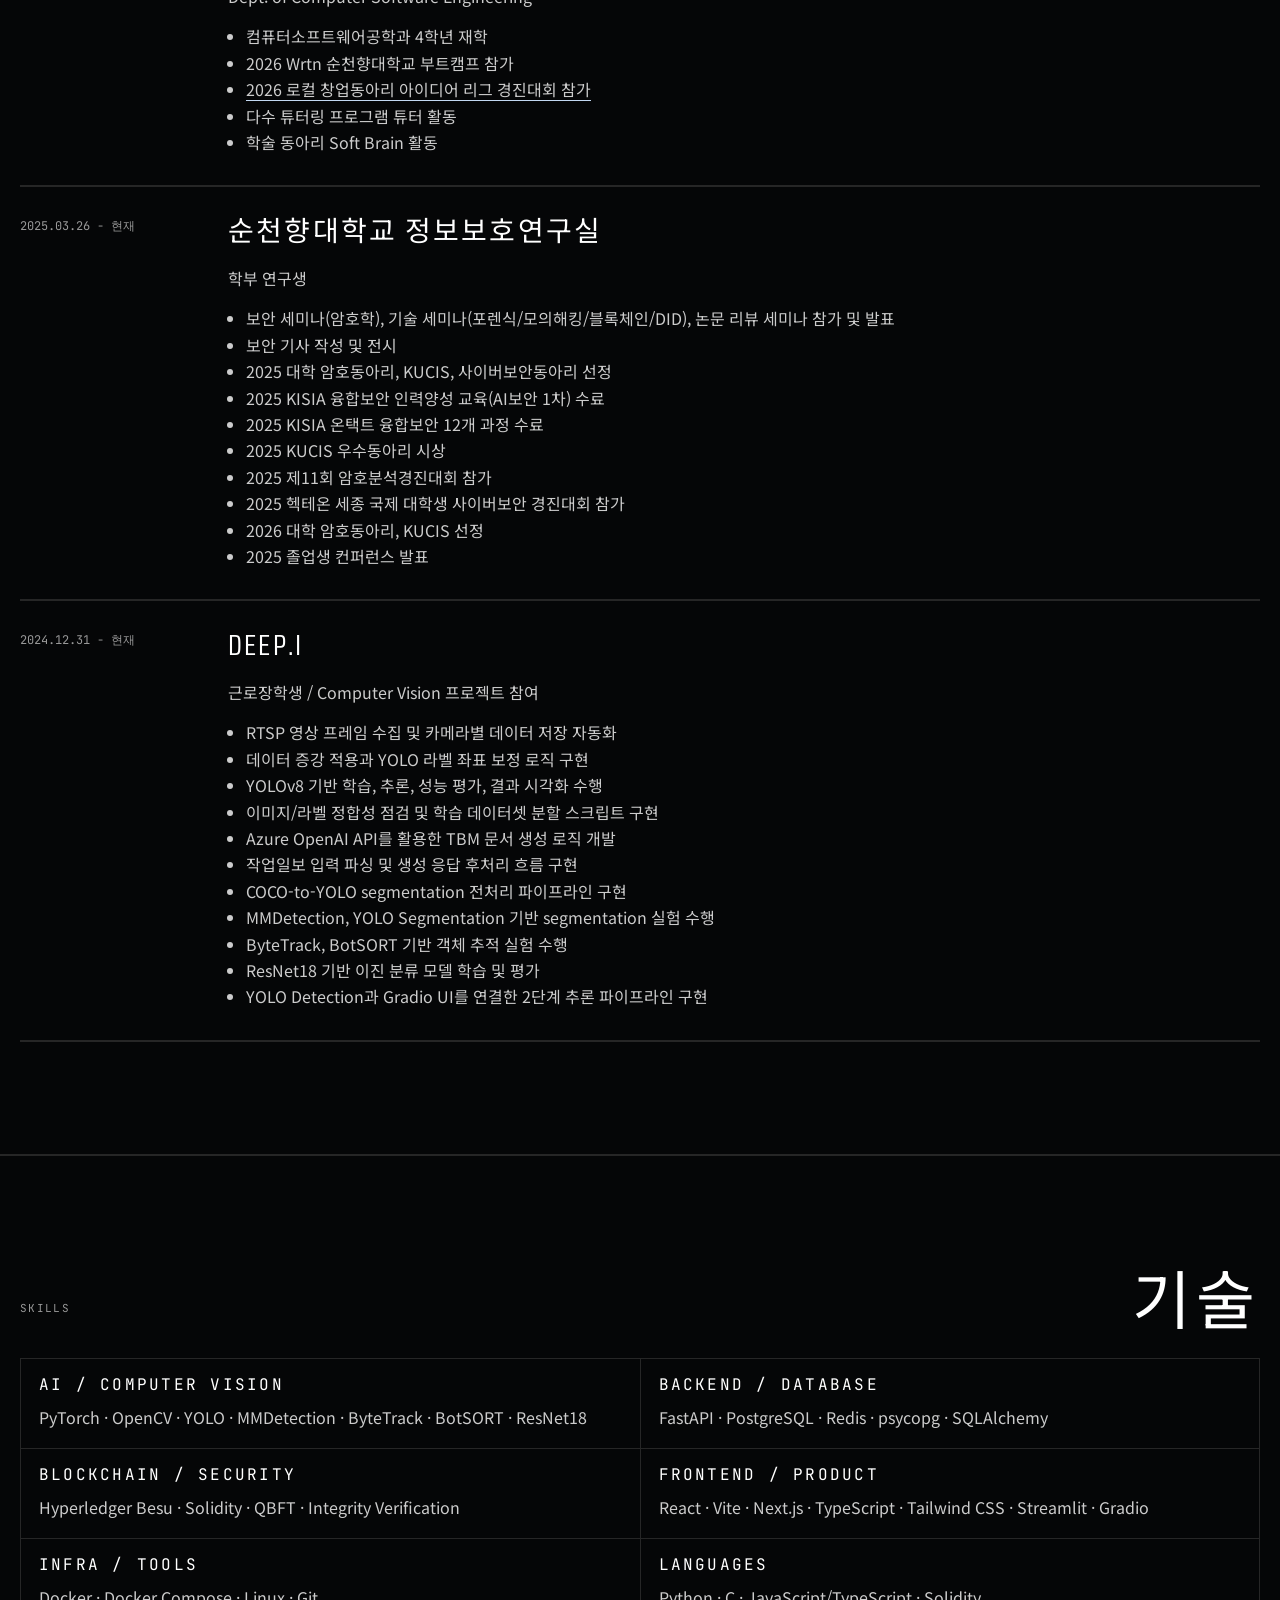
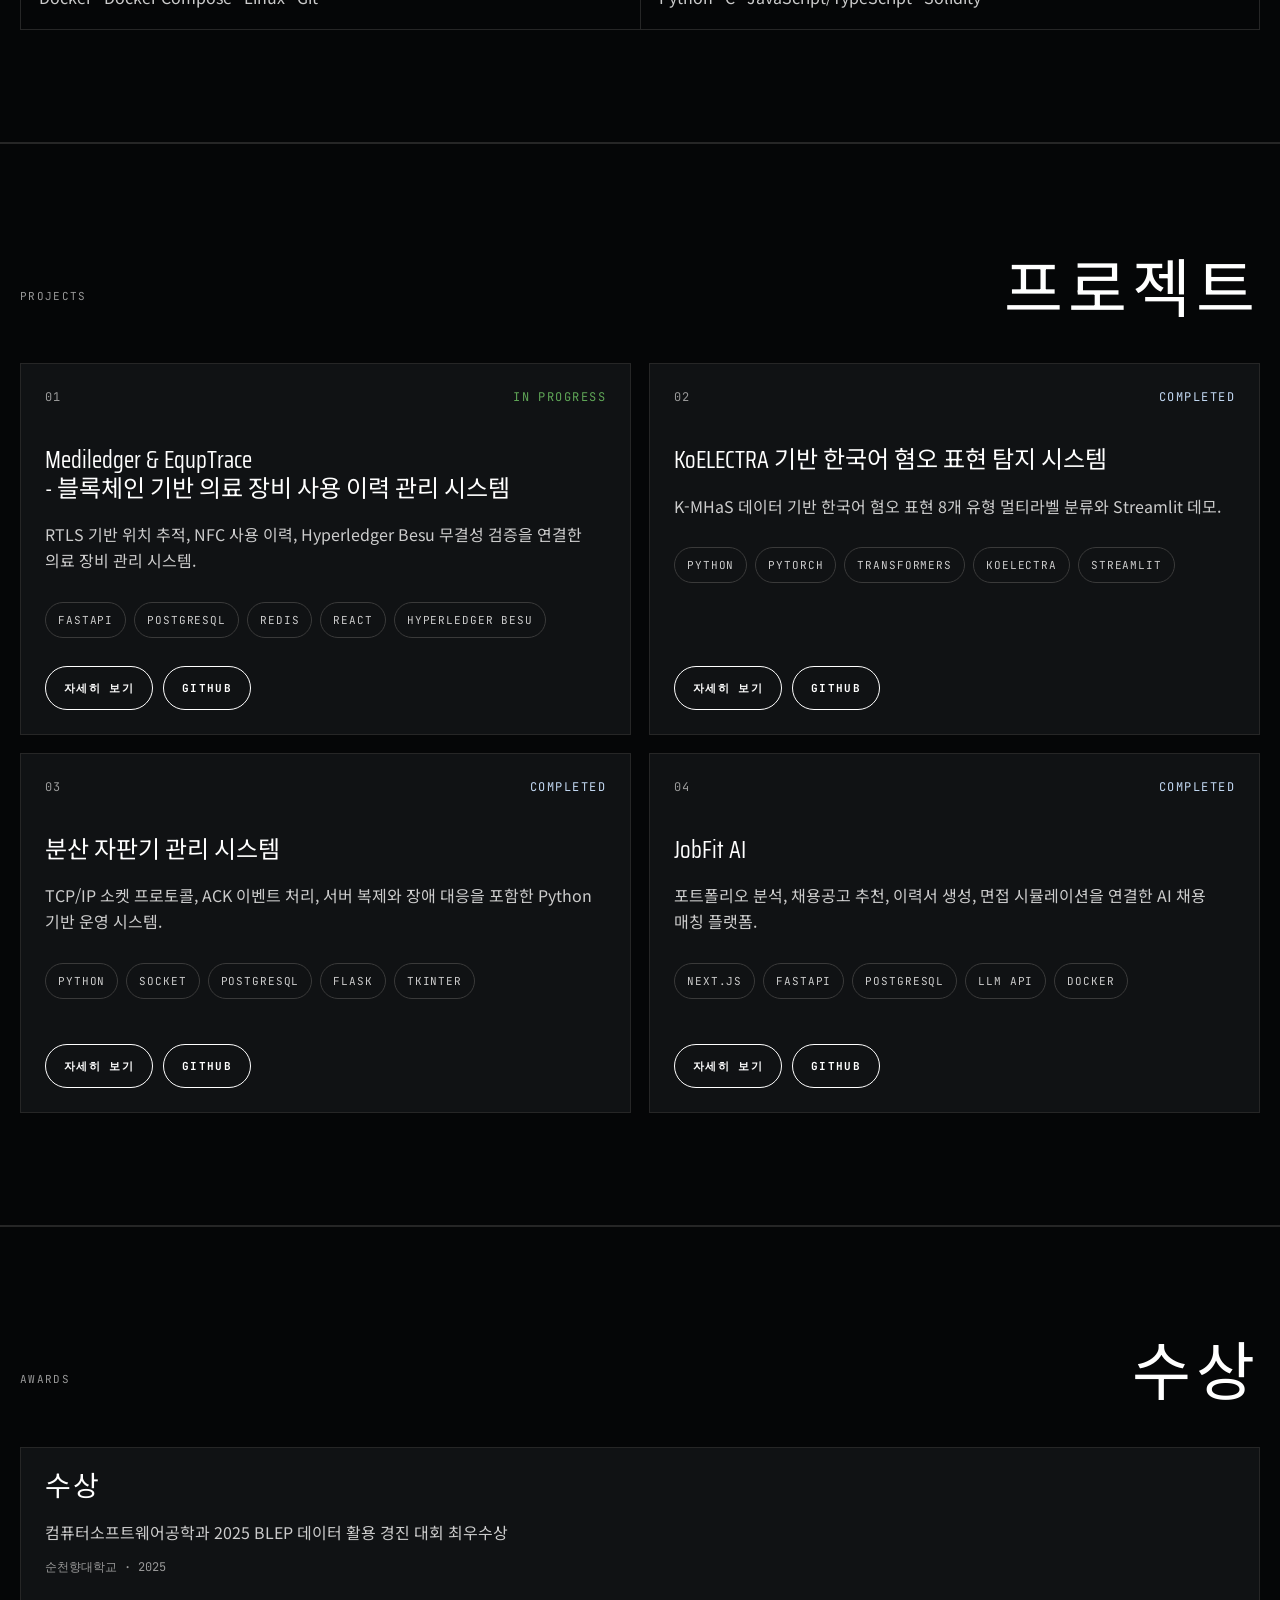
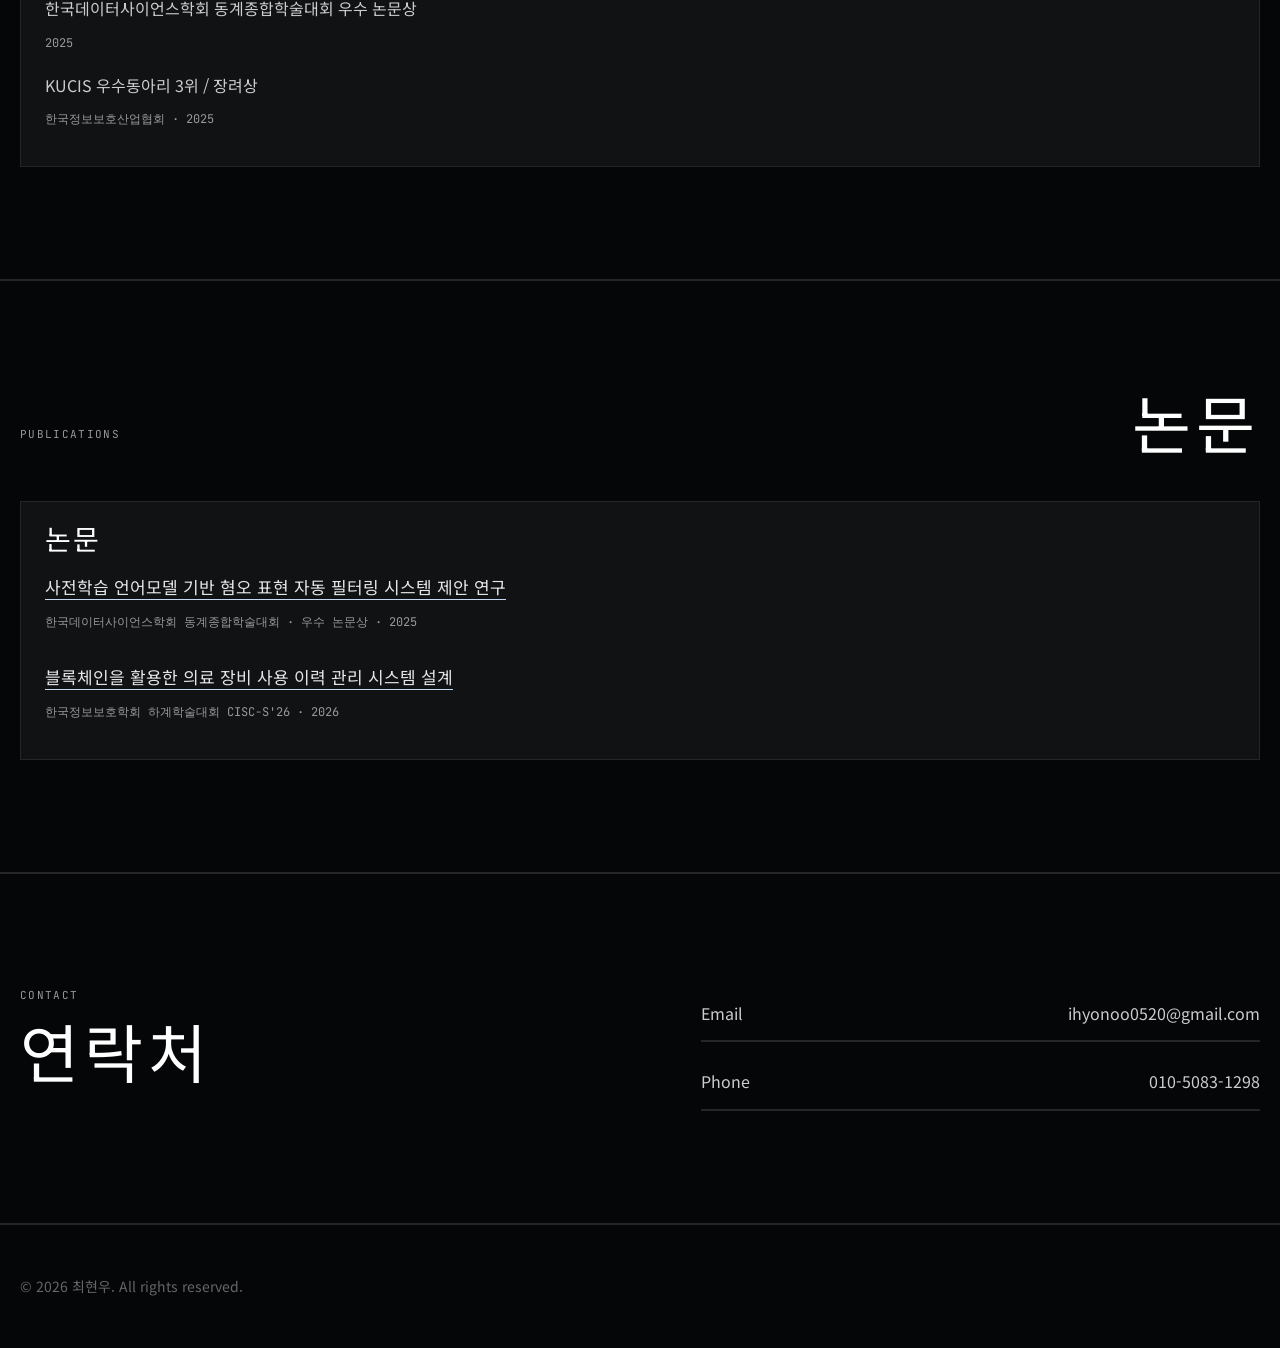
==== commit d6273af6: "Update portfolio content and responsive styling" ====
--- a/index.html
+++ b/index.html
@@ -5,7 +5,7 @@
     <meta name="viewport" content="width=device-width, initial-scale=1.0" />
     <meta
       name="description"
-      content="최현우 포트폴리오 - AI, Computer Vision, Backend, Full-stack, Blockchain 프로젝트와 경력"
+      content="최현우 포트폴리오 - AI, Computer Vision, Backend 프로젝트와 경력"
     />
     <title>최현우 | Portfolio</title>
     <link rel="preconnect" href="https://fonts.googleapis.com" />
@@ -29,8 +29,10 @@
           <a href="#experience" data-i18n="nav.experience">Experience</a>
           <a href="#skills" data-i18n="nav.skills">Skills</a>
           <a href="#projects" data-i18n="nav.projects">Projects</a>
+          <a href="#awards" data-i18n="nav.awards">Awards</a>
           <a href="#publications" data-i18n="nav.publications">Publications</a>
           <a href="#contact" data-i18n="nav.contact">Contact</a>
+          <a href="https://github.com/ihyonoo" target="_blank" rel="noreferrer">GitHub</a>
           <a href="https://velog.io/@hyun_woo/posts" target="_blank" rel="noreferrer">Blog</a>
         </nav>
         <div class="language-switch" role="group" aria-label="Language">
@@ -42,17 +44,16 @@
 
     <main id="main">
       <section class="hero section-panel reveal" id="hero">
-        <div class="section-inner hero-grid">
-          <div>
+        <div class="section-inner hero-home">
+          <div class="hero-copy-block">
             <p class="eyebrow" data-i18n="hero.eyebrow">PORTFOLIO</p>
-            <h1 data-i18n="hero.title">최현우 / Hyunwoo Choi</h1>
-            <p class="hero-role" data-i18n="hero.role">AI / Computer Vision · Backend · Full-stack</p>
+            <h1 data-i18n="hero.title">최현우</h1>
+            <p class="hero-role" data-i18n="hero.role">AI / Computer Vision · Backend</p>
             <p class="hero-copy" data-i18n="hero.copy">
-              AI / Computer Vision, Backend, Full-stack 프로젝트를 통해 데이터와 모델, API, 사용자 흐름을 실제로 동작하는 형태로 연결해 왔습니다.
+              AI / Computer Vision과 Backend 프로젝트를 통해 데이터와 모델, API 흐름을 실제로 동작하는 형태로 연결해 왔습니다.
             </p>
             <ul class="keyword-row" data-render="heroKeywords"></ul>
           </div>
-          <nav class="project-index" data-render="heroProjects" aria-label="Featured projects"></nav>
         </div>
       </section>
 
@@ -96,16 +97,23 @@
         </div>
       </section>
 
+      <section class="section-panel reveal" id="awards">
+        <div class="section-inner">
+          <div class="section-heading">
+            <p class="eyebrow" data-i18n="sections.awardsEyebrow">AWARDS</p>
+            <h2 data-i18n="sections.awardsTitle">Awards</h2>
+          </div>
+          <div data-render="awards"></div>
+        </div>
+      </section>
+
       <section class="section-panel reveal" id="publications">
         <div class="section-inner">
           <div class="section-heading">
-            <p class="eyebrow" data-i18n="sections.publicationsEyebrow">PUBLICATIONS / AWARDS</p>
-            <h2 data-i18n="sections.publicationsTitle">Publications / Awards</h2>
+            <p class="eyebrow" data-i18n="sections.publicationsEyebrow">PUBLICATIONS</p>
+            <h2 data-i18n="sections.publicationsTitle">Publications</h2>
           </div>
-          <div class="split-lists">
-            <div data-render="publications"></div>
-            <div data-render="awards"></div>
-          </div>
+          <div data-render="publications"></div>
         </div>
       </section>
 
--- a/assets/css/main.css
+++ b/assets/css/main.css
@@ -1,7 +1,7 @@
 :root {
-  --canvas: #000000;
-  --surface: #0d0d0d;
-  --surface-strong: #141414;
+  --canvas: #050607;
+  --surface: #101214;
+  --surface-strong: #171a1d;
   --hairline: #262626;
   --hairline-strong: #3a3a3a;
   --text: #ffffff;
@@ -31,12 +31,29 @@
 }
 
 body {
+  position: relative;
   margin: 0;
   min-height: 100vh;
-  background: var(--canvas);
+  background:
+    repeating-linear-gradient(90deg, rgba(255, 255, 255, 0.02) 0 1px, transparent 1px 96px),
+    linear-gradient(180deg, rgba(255, 255, 255, 0.035), transparent 28%),
+    var(--canvas);
+  background-attachment: fixed;
+  background-size: 96px 100%, 100% 100%, auto;
+  animation: background-pan 42s linear infinite;
   color: var(--text);
   font-family: var(--font-body);
+  line-break: strict;
   line-height: 1.65;
+  overflow-wrap: break-word;
+  word-break: keep-all;
+}
+
+main,
+footer,
+.site-footer {
+  position: relative;
+  z-index: 1;
 }
 
 a {
@@ -75,20 +92,19 @@
   position: sticky;
   top: 0;
   z-index: 50;
-  background: rgba(0, 0, 0, 0.86);
-  backdrop-filter: blur(16px);
-  border-bottom: 1px solid var(--hairline);
+  background: rgba(5, 6, 7, 0.9);
+  border-bottom: 2px solid var(--hairline);
 }
 
 .nav-shell {
   position: relative;
   width: min(calc(100% - 40px), var(--max));
-  height: 64px;
+  height: 76px;
   margin: 0 auto;
   display: grid;
   grid-template-columns: auto 1fr auto;
   align-items: center;
-  gap: 24px;
+  gap: 30px;
 }
 
 .wordmark,
@@ -106,19 +122,20 @@
 
 .wordmark {
   color: var(--text);
-  font-size: 12px;
+  font-size: 20px;
   text-decoration: none;
+  white-space: nowrap;
 }
 
 .site-nav {
   display: flex;
   justify-content: flex-end;
-  gap: 18px;
+  gap: clamp(16px, 1.8vw, 24px);
 }
 
 .site-nav a {
   color: var(--muted);
-  font-size: 11px;
+  font-size: 16px;
   text-decoration: none;
 }
 
@@ -140,12 +157,12 @@
   border: 0;
   color: var(--muted);
   cursor: pointer;
-  font-size: 11px;
+  font-size: 14px;
 }
 
 .lang-button {
   border-radius: 999px;
-  padding: 8px 10px;
+  padding: 9px 12px;
 }
 
 .lang-button.is-active {
@@ -159,7 +176,7 @@
 }
 
 .section-panel {
-  border-bottom: 1px solid var(--hairline);
+  border-bottom: 2px solid var(--hairline);
 }
 
 .section-inner {
@@ -172,6 +189,16 @@
   min-height: calc(100vh - 64px);
   display: grid;
   align-items: center;
+}
+
+.hero-home {
+  justify-items: center;
+  text-align: center;
+}
+
+.hero-copy-block {
+  display: grid;
+  justify-items: center;
 }
 
 .hero-grid,
@@ -197,6 +224,7 @@
   line-height: 1.06;
   letter-spacing: 0.08em;
   text-transform: uppercase;
+  text-wrap: balance;
 }
 
 h1 {
@@ -218,6 +246,7 @@
 .card-copy,
 .detail-copy {
   color: var(--body);
+  text-wrap: pretty;
 }
 
 .hero-role {
@@ -254,6 +283,22 @@
   text-transform: uppercase;
 }
 
+.detail-hero .tag-row {
+  justify-content: flex-start;
+}
+
+.detail-hero .tag {
+  display: inline-flex;
+  align-items: center;
+  justify-content: center;
+  width: max-content;
+  max-width: 100%;
+  min-width: 0;
+  text-align: center;
+  text-transform: none;
+  white-space: nowrap;
+}
+
 .project-index,
 .project-card,
 .detail-card,
@@ -286,11 +331,15 @@
 .project-number,
 .status {
   color: var(--muted);
-  font-size: 10px;
+  font-size: 12px;
 }
 
 .status.is-progress {
   color: var(--success);
+}
+
+.status.is-completed {
+  color: var(--link);
 }
 
 .section-heading {
@@ -311,7 +360,7 @@
 
 .timeline {
   display: grid;
-  border-top: 1px solid var(--hairline);
+  border-top: 2px solid var(--hairline);
 }
 
 .timeline-item {
@@ -319,7 +368,7 @@
   grid-template-columns: 180px 1fr;
   gap: 28px;
   padding: 30px 0;
-  border-bottom: 1px solid var(--hairline);
+  border-bottom: 2px solid var(--hairline);
 }
 
 .timeline-meta {
@@ -335,12 +384,38 @@
   color: var(--body);
 }
 
+.timeline li,
+.skill-group p,
+.contact-link {
+  text-wrap: pretty;
+}
+
 .timeline a,
 .text-link {
   color: var(--link);
   text-underline-offset: 4px;
 }
 
+.timeline .text-link {
+  color: inherit;
+  text-decoration-color: var(--link);
+}
+
+.publication-link {
+  display: inline-block;
+  margin: 18px 0 0;
+  color: var(--body-strong);
+  font-size: 17px;
+  text-decoration-color: var(--link);
+  text-underline-offset: 5px;
+  text-wrap: pretty;
+}
+
+.publication-link:hover,
+.publication-link:focus-visible {
+  color: var(--text);
+}
+
 .skills-compact {
   display: grid;
   grid-template-columns: repeat(2, minmax(0, 1fr));
@@ -356,7 +431,7 @@
 
 .skill-group h3 {
   font-family: var(--font-mono);
-  font-size: 11px;
+  font-size: 16px;
   letter-spacing: 0.14em;
 }
 
@@ -386,6 +461,13 @@
 
 .project-card h3 {
   margin-top: 38px;
+  font-size: 24px;
+  line-height: 1.18;
+  letter-spacing: 0;
+  text-transform: none;
+  text-wrap: balance;
+  white-space: pre-line;
+  word-break: keep-all;
 }
 
 .card-copy {
@@ -412,12 +494,13 @@
   color: var(--text);
   font-family: var(--font-mono);
   font-size: 11px;
+  font-weight: 700;
   text-decoration: none;
 }
 
 .button.secondary {
-  border-color: var(--hairline-strong);
-  color: var(--body);
+  border-color: var(--text);
+  color: var(--text);
 }
 
 .button.is-disabled {
@@ -449,7 +532,7 @@
   flex-wrap: wrap;
   justify-content: space-between;
   gap: 18px;
-  border-bottom: 1px solid var(--hairline);
+  border-bottom: 2px solid var(--hairline);
   padding: 14px 0;
   color: var(--body);
   text-decoration: none;
@@ -477,7 +560,26 @@
 }
 
 .detail-hero {
-  border-bottom: 1px solid var(--hairline);
+  border-bottom: 2px solid var(--hairline);
+}
+
+.detail-hero .hero-grid {
+  grid-template-columns: minmax(0, 0.82fr) minmax(380px, 1.18fr);
+}
+
+.detail-hero h1 {
+  max-width: 560px;
+  font-size: clamp(28px, 3.4vw, 44px);
+  line-height: 1.2;
+  letter-spacing: 0;
+  text-transform: none;
+  white-space: pre-line;
+}
+
+.detail-actions {
+  margin-top: 0;
+  margin-bottom: 28px;
+  padding-top: 0;
 }
 
 .detail-meta {
@@ -502,15 +604,23 @@
   font-family: var(--font-mono);
   font-size: 11px;
   letter-spacing: 0.12em;
-  text-transform: uppercase;
+  text-transform: none;
 }
 
 .detail-grid {
   display: grid;
-  grid-template-columns: 240px 1fr;
+  grid-template-columns: minmax(300px, 0.34fr) minmax(0, 1fr);
   gap: 36px;
-  border-bottom: 1px solid var(--hairline);
+  border-bottom: 2px solid var(--hairline);
   padding: 46px 0;
+}
+
+.detail-grid h2 {
+  font-size: clamp(30px, 3vw, 44px);
+  line-height: 1.12;
+  overflow-wrap: normal;
+  text-transform: none;
+  word-break: normal;
 }
 
 .reveal {
@@ -524,9 +634,23 @@
   transform: translateY(0);
 }
 
+@keyframes background-pan {
+  from {
+    background-position: 0 0, 0 0, 0 0;
+  }
+
+  to {
+    background-position: 96px 0, 0 0, 0 0;
+  }
+}
+
 @media (prefers-reduced-motion: reduce) {
   html {
     scroll-behavior: auto;
+  }
+
+  body {
+    animation: none;
   }
 
   .reveal {
@@ -552,7 +676,7 @@
 
   .site-nav {
     position: absolute;
-    top: 64px;
+    top: 76px;
     left: 0;
     right: 0;
     display: none;
@@ -568,7 +692,7 @@
   }
 
   .site-nav a {
-    padding: 14px 16px;
+    padding: 16px 18px;
     border-top: 1px solid var(--hairline);
   }
 
@@ -580,6 +704,10 @@
     grid-template-columns: 1fr;
   }
 
+  .detail-hero .hero-grid {
+    grid-template-columns: 1fr;
+  }
+
   .project-grid,
   .split-lists,
   .skills-compact {
